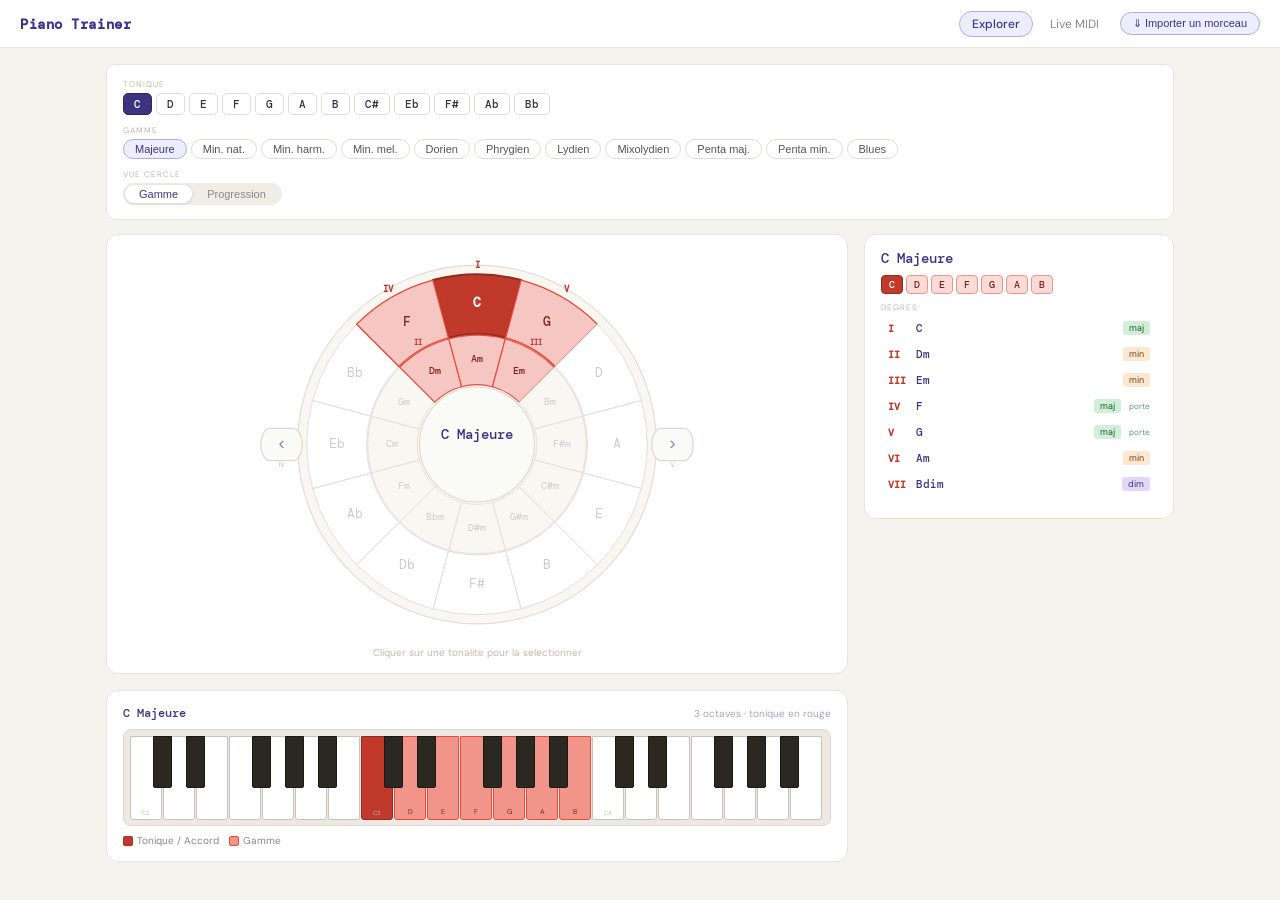
==== explorer_v3.html @ 7c96d263 "Explorer v3 avec import Claude API" ====
<!DOCTYPE html>
<html lang="fr">
<head>
<meta charset="utf-8">
<meta name="viewport" content="width=device-width, initial-scale=1">
<title>Explorer v3</title>
<style>
@import url('https://fonts.googleapis.com/css2?family=DM+Mono:wght@300;400;500&family=DM+Sans:wght@300;400;500;600&display=swap');
*{box-sizing:border-box;margin:0;padding:0}
body{font-family:'DM Sans',sans-serif;min-height:100vh;background:#F5F3EE;color:#222}
nav{display:flex;align-items:center;justify-content:space-between;padding:.625rem 1.25rem;height:48px;background:#fff;border-bottom:1px solid #E8E4DC}
.logo{font-size:14px;font-weight:600;font-family:'DM Mono',monospace;color:#3C3489;letter-spacing:.04em}
.nav-links{display:flex;gap:4px}
.nl{font-size:12px;padding:4px 12px;border-radius:99px;cursor:pointer;border:1px solid transparent;color:#888}
.nl.active{background:#EEEDFE;color:#3C3489;border-color:#AFA9EC;font-weight:500}
.page{padding:1rem;display:flex;flex-direction:column;gap:.875rem;max-width:1100px;margin:0 auto}
.card{border-radius:12px;padding:.875rem 1rem;border:1px solid #E8E4DC;background:#fff}
.ctrl-label{font-size:8px;letter-spacing:.12em;text-transform:uppercase;color:#C0BAA8;margin-bottom:.25rem}
.root-btns,.scale-btns{display:flex;gap:4px;flex-wrap:wrap}
.rbtn{font-size:11px;padding:3px 10px;border-radius:5px;border:1px solid #E0DDD5;background:#fff;color:#333;cursor:pointer;font-family:'DM Mono',monospace;font-weight:500;transition:all .1s}
.rbtn.active{background:#3C3480;color:#fff;border-color:#2E2860}
.scbtn{font-size:11px;padding:3px 11px;border-radius:99px;border:1px solid #E0DDD5;background:#fff;color:#555;cursor:pointer;transition:all .1s}
.scbtn.active{background:#EEEDFE;color:#3C3489;border-color:#AFA9EC;font-weight:500}
.mode-tog{display:flex;background:#F0EDE6;border-radius:99px;padding:2px;gap:1px}
.mtbtn{font-size:11px;padding:3px 14px;border-radius:99px;border:none;background:transparent;color:#888;cursor:pointer;font-weight:500}
.mtbtn.active{background:#fff;color:#3C3489;box-shadow:0 1px 4px rgba(0,0,0,.1)}
.main-grid{display:grid;grid-template-columns:1fr 310px;gap:1rem;align-items:start}
.left-col,.right-col{display:flex;flex-direction:column;gap:1rem}
.cof-hint{font-size:10px;color:#C0BAA8;text-align:center;margin-top:.375rem;transition:color .2s}
.cof-hint.build{color:#C0392B;font-weight:500}
/* Piano */
.piano-header{display:flex;justify-content:space-between;align-items:center;margin-bottom:.5rem}
.piano-title{font-size:12px;font-weight:500;font-family:'DM Mono',monospace;color:#3C3480}
.piano-sub{font-size:10px;color:#A8A4C0}
.piano-wrap{width:100%;background:#EDE9E2;border-radius:8px;padding:6px 6px 5px;border:1px solid #DDD9D0}
.piano88{position:relative;width:100%}
.wk{position:absolute;top:0;border-radius:0 0 3px 3px;background:#fff;border:1px solid #C8C4BC;box-sizing:border-box;display:flex;align-items:flex-end;justify-content:center;padding-bottom:3px;font-size:0;color:transparent;z-index:1;transition:background .08s}
.bk{position:absolute;top:0;border-radius:0 0 2px 2px;background:#2A2820;border:1px solid #1A1810;box-sizing:border-box;display:flex;align-items:flex-end;justify-content:center;padding-bottom:2px;font-size:0;color:transparent;z-index:2;transition:background .08s}
.wk.tonic{background:#C0392B !important;border-color:#922B21 !important;color:#fff !important;font-size:7px}
.bk.tonic{background:#C0392B !important;border-color:#922B21 !important;color:#FADBD8 !important;font-size:6px}
.wk.scn{background:#F1948A !important;border-color:#E74C3C !important;color:#7B241C !important;font-size:7px}
.bk.scn{background:#E74C3C !important;border-color:#C0392B !important;color:#FADBD8 !important;font-size:6px}
.wk.chord{background:#C0392B !important;border-color:#922B21 !important;color:#fff !important;font-size:7px}
.bk.chord{background:#C0392B !important;border-color:#922B21 !important;color:#FADBD8 !important;font-size:6px}
.piano-legend{display:flex;gap:10px;flex-wrap:wrap;margin-top:.5rem;font-size:10px;color:#888}
.pleg{display:flex;align-items:center;gap:4px}
.pleg-dot{width:10px;height:10px;border-radius:2px;display:inline-block;border:1px solid rgba(0,0,0,.15)}
/* Panneau droit unique */
.panel-header{display:flex;align-items:center;gap:6px;margin-bottom:.5rem;flex-wrap:wrap}
.panel-title{font-size:14px;font-weight:500;font-family:'DM Mono',monospace;color:#3C3480;flex:1;min-width:0}
.panel-badge{font-size:8px;padding:2px 7px;border-radius:3px;background:#EEEDFE;color:#3C3480;border:1px solid #AFA9EC;white-space:nowrap}
.panel-badge.red{background:#FEF0EF;color:#C0392B;border-color:#F1948A}
.panel-back{font-size:10px;padding:2px 8px;border-radius:4px;border:1px solid #DDD;background:#fff;color:#888;cursor:pointer}
/* Notes gamme */
.si-notes{display:flex;gap:3px;flex-wrap:wrap;margin-bottom:.5rem}
.note-chip{font-size:10px;padding:2px 7px;border-radius:4px;font-family:'DM Mono',monospace;font-weight:500}
.nc-tonic{background:#C0392B;color:#fff;border:1px solid #922B21}
.nc-note{background:#FADBD8;color:#7B241C;border:1px solid #F1948A}
/* Grille degrés / accords */
.deg-grid{display:flex;flex-direction:column;gap:2px;margin-bottom:.5rem}
.deg-row{display:flex;align-items:center;gap:6px;padding:4px 6px;border-radius:5px;cursor:pointer;border:1px solid transparent;transition:all .1s;flex-wrap:wrap}
.deg-row:hover{background:#FEF9F9;border-color:#F1948A}
.deg-row.selected{background:#FEF0EF;border-color:#E74C3C}
.dr-idx{font-size:10px;font-weight:600;font-family:'DM Mono',monospace;color:#C0392B;width:22px;flex-shrink:0}
.dr-chord{font-size:11px;font-weight:500;font-family:'DM Mono',monospace;color:#3C3480;flex:1}
.dr-type{font-size:9px;padding:1px 6px;border-radius:3px;flex-shrink:0}
.dt-maj{background:#D0EED8;color:#1A5A2A}
.dt-min{background:#FCE8D0;color:#7A4010}
.dt-dim{background:#E0D8F8;color:#3A3080}
.dt-aug{background:#FFF0C8;color:#6A4800}
.dr-deg{font-size:9px;color:#888;font-family:'DM Mono',monospace;flex-shrink:0}
.dr-pivot{font-size:8px;color:#5A9A6A;margin-left:2px}
/* Enrichissements */
.enrich-zone{display:flex;flex-direction:column;gap:3px;width:100%;padding:4px 0 2px 22px}
.enrich-row{display:flex;gap:3px;flex-wrap:wrap}
.enrich-btn{font-size:9px;padding:2px 7px;border-radius:4px;cursor:pointer;border:1px solid #E0DDD5;background:#F8F7F2;color:#888;font-family:'DM Mono',monospace;font-weight:500;transition:all .1s}
.enrich-btn.active{background:#EF9F27;color:#412402;border-color:#BA7517}
.enrich-notes{font-size:10px;font-family:'DM Mono',monospace;color:#5C5490;background:#F0EFF8;padding:3px 6px;border-radius:4px}
/* Transposition */
.transp-section{margin-top:.5rem;padding-top:.5rem;border-top:1px solid #F0EDE6}
.transp-title-row{display:flex;align-items:center;gap:6px;margin-bottom:.375rem}
.transp-title{font-size:8px;letter-spacing:.1em;text-transform:uppercase;color:#C0BAA8}
.transp-mode-tog{display:flex;background:#F0EDE6;border-radius:99px;padding:2px;gap:1px}
.tmbtn{font-size:9px;padding:2px 10px;border-radius:99px;border:none;background:transparent;color:#888;cursor:pointer}
.tmbtn.active{background:#fff;color:#3C3480;box-shadow:0 1px 3px rgba(0,0,0,.08)}
.transp-roots{display:flex;gap:3px;flex-wrap:wrap;margin-bottom:.375rem}
.transp-scales{display:flex;gap:3px;flex-wrap:wrap}
.tbtn{font-size:9px;padding:2px 8px;border-radius:4px;cursor:pointer;border:1px solid #E0DDD5;background:#F8F7F2;color:#555;font-family:'DM Mono',monospace;transition:all .1s}
.tbtn:hover{background:#EEEDFE;color:#3C3480;border-color:#AFA9EC}
.tbtn.active{background:#3C3480;color:#fff;border-color:#2E2860}
.transp-info{font-size:9px;color:#A8A4C0;margin-top:3px}
/* Section édition */
.edit-section{margin-top:.5rem;padding-top:.5rem;border-top:1px solid #F0EDE6}
.edit-seq{display:flex;gap:4px;flex-wrap:wrap;margin-bottom:.375rem;min-height:26px;align-items:center}
.edit-step{display:inline-flex;align-items:center;gap:2px;padding:2px 7px;border-radius:4px;font-size:10px;font-family:'DM Mono',monospace;font-weight:500;background:#EEEDFE;color:#3C3480;border:1px solid #AFA9EC}
.edit-step-x{font-size:9px;opacity:.4;cursor:pointer;margin-left:2px}
.edit-step-x:hover{opacity:1;color:#C0392B}
/* Progression panel header actions */
.prog-actions{display:flex;gap:4px;margin-bottom:.5rem}
.pa-btn{font-size:9px;padding:2px 9px;border-radius:4px;cursor:pointer;border:1px solid;font-weight:500}
.pa-btn.del{border-color:#F1948A;color:#C0392B;background:#FEF0EF}
.pa-btn.del:hover{background:#C0392B;color:#fff}
.pa-btn.edit{border-color:#D0CCEE;color:#5C5490;background:#F0EFF8}
.pa-btn.edit:hover{background:#5C5490;color:#fff}
/* Note contextuelle */
.harmony-note{font-size:10px;color:#888;line-height:1.5;padding:.375rem .5rem;background:#F8F7F2;border-radius:5px;margin-top:.375rem;display:none}
/* Progressions liste */
.prog-card-title{font-size:8px;letter-spacing:.1em;text-transform:uppercase;color:#C0BAA8;margin-bottom:.5rem}
.prog-cat-label{font-size:8px;color:#C0BAA8;text-transform:uppercase;letter-spacing:.06em;margin:.4rem 0 .2rem}
.prog-item{padding:.3rem .5rem;border-radius:5px;cursor:pointer;border:1px solid transparent;margin-bottom:2px;transition:all .1s;display:flex;align-items:flex-start;gap:4px}
.prog-item:hover{background:#F0EFF8;border-color:#D0CCEE}
.prog-item.active{background:#EEEDFE;border-color:#AFA9EC}
.prog-item.active-custom{background:#FEF0EF;border-color:#F1948A}
.prog-item-content{flex:1;min-width:0}
.prog-item-name{font-size:11px;font-weight:500;color:#3C3480}
.prog-item-name.custom{color:#C0392B}
.prog-item-chords{font-size:9px;font-family:'DM Mono',monospace;color:#A8A4C0;margin-top:1px;overflow:hidden;text-overflow:ellipsis;white-space:nowrap}
.prog-del-btn{font-size:9px;padding:1px 5px;border-radius:3px;cursor:pointer;background:transparent;color:#DDD;border:none;flex-shrink:0;line-height:1.4}
.prog-del-btn:hover{color:#C0392B;background:#FEF0EF}
/* Boutons bas */
.btn-primary{width:100%;padding:.4rem;border-radius:6px;border:none;font-size:11px;cursor:pointer;font-weight:500;background:#3C3480;color:#fff;margin-top:.375rem}
.btn-primary:hover{background:#2E2860}
.btn-red{width:100%;padding:.4rem;border-radius:6px;border:none;font-size:11px;cursor:pointer;font-weight:500;background:#C0392B;color:#fff;margin-top:.375rem}
.btn-red:hover{background:#922B21}
/* Build panel */
.build-panel{display:none}
.build-header{display:flex;align-items:center;justify-content:space-between;margin-bottom:.625rem}
.build-title{font-size:13px;font-weight:500;color:#C0392B;font-family:'DM Mono',monospace}
.build-cancel{font-size:10px;padding:2px 8px;border-radius:4px;border:1px solid #DDD;background:#fff;color:#888;cursor:pointer}
.build-current{min-height:60px;margin-bottom:.625rem}
.build-note-name{font-size:24px;font-weight:200;color:#3C3480;font-family:'DM Mono',monospace;line-height:1;margin-bottom:.375rem}
.build-seq-label{font-size:8px;letter-spacing:.1em;text-transform:uppercase;color:#C0BAA8;margin-bottom:.375rem}
.build-seq{display:flex;gap:4px;flex-wrap:wrap;min-height:26px;align-items:center;margin-bottom:.625rem}
.build-step{display:inline-flex;align-items:center;gap:2px;padding:2px 7px;border-radius:4px;font-size:10px;font-family:'DM Mono',monospace;font-weight:500;background:#EEEDFE;color:#3C3480;border:1px solid #AFA9EC}
.build-step-x{font-size:9px;opacity:.4;cursor:pointer;margin-left:2px}
.build-step-x:hover{opacity:1}
.build-empty{font-size:10px;color:#C0BAA8;font-style:italic}
.build-actions{display:flex;gap:6px}
.build-clear{font-size:10px;padding:3px 10px;border-radius:5px;border:1px solid #DDD;background:#fff;color:#888;cursor:pointer}
.build-validate{font-size:10px;padding:3px 14px;border-radius:5px;border:none;background:#3C3480;color:#fff;cursor:pointer;font-weight:500;flex:1}
/* ── MODALE IMPORT ── */
.modal-overlay{display:none;position:fixed;inset:0;background:rgba(0,0,0,.35);z-index:200;align-items:center;justify-content:center}
.modal-overlay.open{display:flex}
.modal{background:#fff;border-radius:14px;padding:1.5rem;width:min(520px,92vw);box-shadow:0 8px 40px rgba(0,0,0,.15);display:flex;flex-direction:column;gap:1rem}
.modal-header{display:flex;align-items:center;justify-content:space-between}
.modal-title{font-size:15px;font-weight:500;color:#3C3480;font-family:'DM Mono',monospace}
.modal-close{font-size:18px;color:#C0BAA8;cursor:pointer;border:none;background:none;line-height:1;padding:2px 6px}
.modal-close:hover{color:#3C3480}
.modal-search-row{display:flex;gap:8px}
.modal-input{flex:1;padding:8px 12px;border-radius:8px;border:1px solid #E0DDD5;font-size:13px;font-family:'DM Sans',sans-serif;color:#222;outline:none;transition:border .15s}
.modal-input:focus{border-color:#AFA9EC}
.modal-search-btn{padding:8px 16px;border-radius:8px;border:none;background:#3C3480;color:#fff;font-size:12px;font-weight:500;cursor:pointer;white-space:nowrap}
.modal-search-btn:hover{background:#2E2860}
.modal-search-btn:disabled{background:#C0BAA8;cursor:wait}
.modal-status{font-size:11px;color:#A8A4C0;min-height:16px;font-style:italic}
.modal-result{background:#F8F7F2;border:1px solid #E8E4DC;border-radius:10px;padding:1rem;display:none;flex-direction:column;gap:.625rem}
.modal-result.visible{display:flex}
.mr-song{font-size:13px;font-weight:500;color:#3C3480;font-family:'DM Mono',monospace}
.mr-key{font-size:11px;color:#888}
.mr-chords{display:flex;gap:4px;flex-wrap:wrap;margin:.25rem 0}
.mr-chord{font-size:11px;padding:2px 8px;border-radius:4px;font-family:'DM Mono',monospace;font-weight:500;background:#EEEDFE;color:#3C3480;border:1px solid #AFA9EC}
.mr-chord.out{background:#FEF0EF;color:#C0392B;border-color:#F1948A}
.mr-note{font-size:10px;color:#888;line-height:1.5}
.modal-import-btn{padding:8px 20px;border-radius:8px;border:none;background:#C0392B;color:#fff;font-size:12px;font-weight:500;cursor:pointer;align-self:flex-start}
.modal-import-btn:hover{background:#922B21}
.modal-examples{display:flex;gap:6px;flex-wrap:wrap}
.modal-ex{font-size:10px;padding:2px 8px;border-radius:4px;cursor:pointer;border:1px solid #E0DDD5;background:#F8F7F2;color:#666;font-family:'DM Mono',monospace}
.modal-ex:hover{background:#EEEDFE;color:#3C3480;border-color:#AFA9EC}
</style>
</head>
<body>
<nav>
  <span class="logo">Piano Trainer</span>
  <div style="display:flex;align-items:center;gap:8px">
    <div class="nav-links">
      <span class="nl active">Explorer</span>
      <span class="nl">Live MIDI</span>
    </div>
    <button onclick="openImportModal()" style="font-size:11px;padding:4px 12px;border-radius:99px;border:1px solid #AFA9EC;background:#EEEDFE;color:#3C3489;cursor:pointer;font-weight:500">&#8659; Importer un morceau</button>
  </div>
</nav>

<!-- MODALE IMPORT -->
<div class="modal-overlay" id="import-overlay" onclick="closeImportIfOutside(event)">
  <div class="modal">
    <div class="modal-header">
      <span class="modal-title">&#8659; Importer les accords d'un morceau</span>
      <button class="modal-close" onclick="closeImportModal()">&#10005;</button>
    </div>
    <div>
      <div class="ctrl-label" style="margin-bottom:.375rem">Nom du morceau</div>
      <div class="modal-search-row">
        <input class="modal-input" id="import-query" type="text" placeholder="Ex: Let It Be Beatles, Autumn Leaves jazz...">
        <button class="modal-search-btn" id="import-btn" onclick="importSearch()">Rechercher</button>
      </div>
    </div>
    <div>
      <div class="ctrl-label" style="margin-bottom:.375rem">Exemples</div>
      <div class="modal-examples">
        <span class="modal-ex" onclick="importQuick('Let It Be - The Beatles')">Let It Be</span>
        <span class="modal-ex" onclick="importQuick('Autumn Leaves - jazz standard')">Autumn Leaves</span>
        <span class="modal-ex" onclick="importQuick('No Woman No Cry - Bob Marley')">No Woman No Cry</span>
        <span class="modal-ex" onclick="importQuick('Ain\'t No Sunshine - Bill Withers')">Ain't No Sunshine</span>
        <span class="modal-ex" onclick="importQuick('Fly Me to the Moon - jazz standard')">Fly Me to the Moon</span>
        <span class="modal-ex" onclick="importQuick('Hotel California - Eagles')">Hotel California</span>
        <span class="modal-ex" onclick="importQuick('Summertime - Gershwin')">Summertime</span>
      </div>
    </div>
    <div class="modal-status" id="import-status"></div>
    <div class="modal-result" id="import-result">
      <div class="mr-song" id="import-song-name"></div>
      <div class="mr-key" id="import-key"></div>
      <div class="mr-chords" id="import-chords-display"></div>
      <div class="mr-note" id="import-note"></div>
      <button class="modal-import-btn" onclick="importToExplorer()">&#10003; Ajouter a mes progressions</button>
    </div>
  </div>
</div>
<div class="page">
  <!-- CONTROLS -->
  <div class="card" style="border-radius:10px;display:flex;flex-direction:column;gap:.625rem">
    <div><div class="ctrl-label">Tonique</div><div class="root-btns" id="root-btns"></div></div>
    <div><div class="ctrl-label">Gamme</div><div class="scale-btns" id="scale-btns"></div></div>
    <div style="display:flex;align-items:center;gap:1rem;flex-wrap:wrap">
      <div><div class="ctrl-label">Vue cercle</div>
        <div class="mode-tog">
          <button class="mtbtn active" id="btn-scale" onclick="setViewMode('scale',this)">Gamme</button>
          <button class="mtbtn" id="btn-prog" onclick="setViewMode('prog',this)">Progression</button>
        </div>
      </div>
      <div id="prog-quick-wrap" style="display:none;flex:1;min-width:0">
        <div class="ctrl-label">Progressions</div>
        <div style="display:flex;gap:4px;flex-wrap:wrap;align-items:center" id="prog-quick"></div>
        <div style="display:flex;gap:4px;margin-top:.375rem">
          <button onclick="randomProg()" style="font-size:10px;padding:2px 10px;border-radius:4px;border:none;background:#3C3480;color:#fff;cursor:pointer;font-weight:500">&#9654; Aleatoire</button>
          <button onclick="startBuild()" style="font-size:10px;padding:2px 10px;border-radius:4px;border:none;background:#C0392B;color:#fff;cursor:pointer;font-weight:500">&#9998; Construire</button>
        </div>
      </div>
    </div>
  </div>

  <div class="main-grid">
    <div class="left-col">
      <div class="card" style="display:flex;flex-direction:column;align-items:center">
        <svg id="cof" viewBox="-40 -10 400 340" style="width:100%;max-width:460px;display:block"></svg>
        <div class="cof-hint" id="cof-hint">Cliquer sur une tonalite pour la selectionner</div>
      </div>
      <div class="card">
        <div class="piano-header">
          <span class="piano-title" id="piano-title">C Majeure</span>
          <span class="piano-sub" id="piano-sub">3 octaves · tonique en rouge</span>
        </div>
        <div class="piano-wrap"><div class="piano88" id="pw"></div></div>
        <div class="piano-legend">
          <span class="pleg"><span class="pleg-dot" style="background:#C0392B"></span>Tonique / Accord</span>
          <span class="pleg"><span class="pleg-dot" style="background:#F1948A;border-color:#E74C3C"></span>Gamme</span>
        </div>
      </div>
    </div>

    <div class="right-col">
      <!-- PANNEAU PRINCIPAL (contextuel) -->
      <div class="card" id="main-panel">
        <div class="panel-header" id="panel-header"></div>
        <div id="panel-body"></div>
      </div>

      <!-- PANNEAU CONSTRUCTION -->
      <div class="card build-panel" id="panel-build">
        <div class="build-header">
          <span class="build-title">&#9998; Construction</span>
          <button class="build-cancel" onclick="cancelBuild()">Annuler</button>
        </div>
        <div class="ctrl-label" style="margin-bottom:.375rem">Clique une note sur le cercle</div>
        <div class="build-current" id="build-current">
          <div style="font-size:10px;color:#C0BAA8;font-style:italic">En attente...</div>
        </div>
        <div class="build-seq-label">Sequence</div>
        <div class="build-seq" id="build-seq"><span class="build-empty">Vide</span></div>
        <!-- Champ nom -->
        <div style="margin-bottom:.5rem">
          <div class="ctrl-label" style="margin-bottom:.25rem">Nom de la progression</div>
          <input id="build-name" type="text" placeholder="Ex: Mon II-V-I jazz..." style="width:100%;padding:4px 8px;border-radius:5px;border:1px solid #E0DDD5;font-size:11px;font-family:DM Mono,monospace;color:#3C3480;background:#F8F7F2;outline:none"/>
        </div>
        <div class="build-actions">
          <button class="build-clear" onclick="clearBuildSeq()">Effacer</button>
          <button class="build-validate" onclick="validateBuild()">&#10003; Valider</button>
        </div>
      </div>

    </div>
  </div>
</div>

<script>
var EN=['C','C#','D','D#','E','F','F#','G','G#','A','A#','B'];
var ROOTS=[{v:0,l:'C'},{v:2,l:'D'},{v:4,l:'E'},{v:5,l:'F'},{v:7,l:'G'},{v:9,l:'A'},{v:11,l:'B'},{v:1,l:'C#'},{v:3,l:'Eb'},{v:6,l:'F#'},{v:8,l:'Ab'},{v:10,l:'Bb'}];
var SCALES=[
  {id:'major',    label:'Majeure',    iv:[0,2,4,5,7,9,11], ch:['maj','min','min','maj','maj','min','dim']},
  {id:'minor',    label:'Min. nat.',  iv:[0,2,3,5,7,8,10], ch:['min','dim','maj','min','min','maj','maj']},
  {id:'harmonic', label:'Min. harm.', iv:[0,2,3,5,7,8,11], ch:['min','dim','aug','min','maj','maj','dim']},
  {id:'melodic',  label:'Min. mel.',  iv:[0,2,3,5,7,9,11], ch:['min','min','aug','maj','maj','dim','dim']},
  {id:'dorian',   label:'Dorien',     iv:[0,2,3,5,7,9,10], ch:['min','min','maj','maj','min','dim','maj']},
  {id:'phrygian', label:'Phrygien',   iv:[0,1,3,5,7,8,10], ch:['min','maj','maj','min','dim','maj','min']},
  {id:'lydian',   label:'Lydien',     iv:[0,2,4,6,7,9,11], ch:['maj','maj','min','dim','maj','min','min']},
  {id:'mixo',     label:'Mixolydien', iv:[0,2,4,5,7,9,10], ch:['maj','min','dim','maj','min','min','maj']},
  {id:'penta_maj',label:'Penta maj.', iv:[0,2,4,7,9],      ch:null},
  {id:'penta_min',label:'Penta min.', iv:[0,3,5,7,10],     ch:null},
  {id:'blues',    label:'Blues',      iv:[0,3,5,6,7,10],   ch:null}
];
var PROGS=[
  {name:'I-V-VI-IV',  cat:'Pop',    degs:[0,4,5,3]},
  {name:'I-IV-V',     cat:'Pop',    degs:[0,3,4]},
  {name:'VI-IV-I-V',  cat:'Pop',    degs:[5,3,0,4]},
  {name:'I-VI-IV-V',  cat:'Pop',    degs:[0,5,3,4]},
  {name:'II-V-I',     cat:'Jazz',   degs:[1,4,0]},
  {name:'I-VI-II-V',  cat:'Jazz',   degs:[0,5,1,4]},
  {name:'I-IV-I-V',   cat:'Blues',  degs:[0,3,0,4]},
  {name:'I-III-IV-V', cat:'Rock',   degs:[0,2,3,4]},
  {name:'II-IV-I',    cat:'Soul',   degs:[1,3,0]},
  {name:'I-IV-VI-V',  cat:'Gospel', degs:[0,3,5,4]}
];
var ENRICHMENTS={
  maj:[{id:'maj7',l:'Maj7'},{id:'add9',l:'add9'},{id:'6',l:'6'},{id:'sus2',l:'sus2'},{id:'sus4',l:'sus4'}],
  dom:[{id:'7',l:'7'},{id:'9',l:'9'},{id:'11',l:'11'},{id:'13',l:'13'},{id:'7sus4',l:'7sus4'}],
  min:[{id:'min7',l:'min7'},{id:'min9',l:'min9'},{id:'min11',l:'min11'},{id:'minmaj7',l:'mMaj7'}],
  dim:[{id:'dim7',l:'Dim7'},{id:'m7b5',l:'m7b5'}],
  aug:[{id:'aug7',l:'Aug7'}]
};
var ENRICH_IV={
  maj:[0,4,7],maj7:[0,4,7,11],add9:[0,4,7,14],'6':[0,4,7,9],sus2:[0,2,7],sus4:[0,5,7],
  min:[0,3,7],min7:[0,3,7,10],min9:[0,3,7,10,14],min11:[0,3,7,10,14,17],minmaj7:[0,3,7,11],
  '7':[0,4,7,10],'9':[0,4,7,10,14],'11':[0,4,7,10,14,17],'13':[0,4,7,10,14,17,21],'7sus4':[0,5,7,10],
  dim:[0,3,6],dim7:[0,3,6,9],m7b5:[0,3,6,10],aug:[0,4,8],aug7:[0,4,8,10]
};
var ENRICH_SUF={maj:'',min:'m',dim:'dim',aug:'aug',maj7:'maj7',add9:'add9','6':'6',sus2:'sus2',sus4:'sus4',
  min7:'m7',min9:'m9',min11:'m11',minmaj7:'mMaj7','7':'7','9':'9','11':'11','13':'13','7sus4':'7sus4',
  dim7:'dim7',m7b5:'m7b5',aug7:'aug7'};
var ROMAN=['I','II','III','IV','V','VI','VII'];
var PCOLS=['#1E1878','#4442A8','#7070C8','#9E9CD8','#C8C6EC'];
var COF_MAJ=[0,7,2,9,4,11,6,1,8,3,10,5];
var COF_MAJ_L=['C','G','D','A','E','B','F#','Db','Ab','Eb','Bb','F'];
var COF_MIN=[9,4,11,6,1,8,3,10,5,0,7,2];
var COF_MIN_L=['Am','Em','Bm','F#m','C#m','G#m','D#m','Bbm','Fm','Cm','Gm','Dm'];
var BLK=[1,3,6,8,10];var MIDI_START=36,MIDI_END=71;
var OCTAVE_LABELS={36:'C2',48:'C3',60:'C4'};
function mod(s){return((s%12)+12)%12;}
function isB(s){return BLK.indexOf(mod(s))>=0;}

/* ── ÉTAT ── */
var st={root:0,scale:'major',viewMode:'scale'};
/* Mode progression standard */
var stdProg={idx:0,activeStep:-1,enrichPerStep:{}};
/* Mode custom prog */
var customProgs=[];
var customProg={idx:-1,activeStep:-1,transpMode:'root'};
/* Mode build */
var buildMode=false;
var bld={currentNote:null,currentEnrich:'',sequence:[]};
/* Mode gamme */
var scaleState={activeDeg:-1,activeEnrich:''};

function getSC(){for(var i=0;i<SCALES.length;i++)if(SCALES[i].id===st.scale)return SCALES[i];return SCALES[0];}
function getNotes(){var sc=getSC();return sc.iv.map(function(iv){return mod(st.root+iv);});}
function roleInScale(semi){var sc=getSC();var notes=getNotes();var idx=notes.indexOf(semi);if(idx<0)return null;if(!sc.ch)return 'scale';return sc.ch[idx];}
function enrichLabel(semi,enrichId){return EN[semi]+(ENRICH_SUF[enrichId]||enrichId);}
function chordNameDeg(d,enrichId){
  var sc=getSC();if(d>=sc.iv.length)return '?';
  var n=EN[mod(st.root+sc.iv[d])];if(!sc.ch)return n;
  var t=sc.ch[d];
  if(!enrichId||enrichId===t)return n+(t==='min'?'m':t==='dim'?'dim':t==='aug'?'aug':'');
  return n+(ENRICH_SUF[enrichId]||enrichId);
}
function progChords(degs){var sc=getSC();if(!sc.ch)return '';return degs.filter(function(d){return d<sc.iv.length;}).map(function(d){return chordNameDeg(d,'');}).join(' - ');}
function enrichGroup(type,scId,degIdx){
  if(type==='dim')return 'dim';if(type==='aug')return 'aug';if(type==='min')return 'min';
  if((scId==='major'&&degIdx===4)||type==='dom')return 'dom';return 'maj';
}
function seqDegree(semi){
  var notes=getNotes();var idx=notes.indexOf(semi);return idx>=0?ROMAN[idx]:'?';
}
function computeIntervals(seq){
  if(!seq||seq.length===0)return[];var root=seq[0].semi;
  return seq.map(function(s){return mod(s.semi-root);});
}
function customProgChordStr(cp){
  return cp.sequence.map(function(s){return s.label;}).join(' - ');
}

/* ── COF SVG ── */
var CX=160,CY=160,R_MAJ_O=148,R_MAJ_I=96,R_MIN_O=95,R_MIN_I=52,R_CTR=50;
function pxy(r,a){var rad=(a-90)*Math.PI/180;return[CX+r*Math.cos(rad),CY+r*Math.sin(rad)];}
function arcPath(ri,ro,a0,a1){
  var p1=pxy(ro,a0),p2=pxy(ro,a1),p3=pxy(ri,a1),p4=pxy(ri,a0);
  return['M',p1[0],p1[1],'A',ro,ro,0,0,1,p2[0],p2[1],'L',p3[0],p3[1],'A',ri,ri,0,0,0,p4[0],p4[1],'Z'].join(' ');
}
function sel(tag,att){var e=document.createElementNS('http://www.w3.org/2000/svg',tag);for(var k in att)e.setAttribute(k,''+att[k]);return e;}
function stxt(x,y,s,fs,fw,fill){
  var t=sel('text',{x:x,y:y,'text-anchor':'middle','dominant-baseline':'middle','font-size':fs,'font-weight':fw,fill:fill,'font-family':'DM Mono,monospace'});
  t.style.pointerEvents='none';t.textContent=s;return t;
}

function drawCOF(){
  var svg=document.getElementById('cof');svg.innerHTML='';
  var sc=getSC();var tonic=mod(st.root);var notes=getNotes();

  /* Prog map pour numéros */
  var pm={};
  var isProgView=(st.viewMode==='prog');
  if(isProgView){
    if(customProg.idx>=0){
      customProgs[customProg.idx].sequence.forEach(function(s,i){var k=s.type+'_'+s.semi;if(!pm[k])pm[k]=i+1;});
    } else if(sc.ch){
      PROGS[stdProg.idx].degs.forEach(function(d,i){
        if(d<sc.iv.length){var r=mod(st.root+sc.iv[d]);var t=sc.ch[d];var k=t+'_'+r;if(!pm[k])pm[k]=i+1;}
      });
    }
  }

  svg.appendChild(sel('circle',{cx:CX,cy:CY,r:156,fill:'#F8F7F2',stroke:'#E0DDD5','stroke-width':'1'}));

  var rings=[
    {list:COF_MAJ,labels:COF_MAJ_L,rI:R_MAJ_I,rO:R_MAJ_O,type:'maj',fs:'11'},
    {list:COF_MIN,labels:COF_MIN_L,rI:R_MIN_I,rO:R_MIN_O,type:'min',fs:'8.5'}
  ];

  rings.forEach(function(ring){
    for(var i=0;i<12;i++){
      var a0=i*30-15,a1=i*30+15;var semi=ring.list[i];
      var role=roleInScale(semi);
      var isTonic=(semi===tonic);
      var isInRing=(role===ring.type||(role==='scale'&&ring.type==='maj'));
      var fill,stroke,sw,tc,fw;
      if(isProgView){
        var seq=pm[ring.type+'_'+semi]||0;
        fill=seq?PCOLS[Math.min(seq-1,4)]:(ring.type==='maj'?'#fff':'#F8F7F2');
        stroke=seq?'#333':(ring.type==='maj'?'#DDD':'#E0DDD5');
        sw=seq?'1.5':(ring.type==='maj'?'0.8':'0.7');tc=seq?'#fff':(ring.type==='maj'?'#CCC':'#CCC');fw=seq?'600':'400';
      } else if(buildMode){
        fill=ring.type==='maj'?'#fff':'#F8F7F2';stroke=ring.type==='maj'?'#DDD':'#E0DDD5';sw='0.8';tc='#AAA';fw='400';
      } else {
        if(isTonic&&role===ring.type){fill='#C0392B';stroke='#922B21';sw='1.8';tc='#fff';fw='700';}
        else if(isInRing&&!isTonic){fill='#F5C6C2';stroke='#E74C3C';sw=ring.type==='maj'?'1.2':'1';tc='#7B241C';fw='500';}
        else{fill=ring.type==='maj'?'#fff':'#F8F7F2';stroke=ring.type==='maj'?'#DDD':'#E0DDD5';sw=ring.type==='maj'?'0.8':'0.7';tc='#CCC';fw='400';}
      }
      var p=sel('path',{d:arcPath(ring.rI,ring.rO,a0,a1),fill:fill,stroke:stroke,'stroke-width':sw,cursor:'pointer','data-type':ring.type,'data-semi':semi});
      (function(s,rt){p.addEventListener('click',function(){
        if(buildMode){bldClickNote(s,rt);}else{st.root=s;scaleState.activeDeg=-1;scaleState.activeEnrich='';buildRootBtns();updateAll();}
      });})(semi,ring.type);
      svg.appendChild(p);
      var mp=pxy((ring.rI+ring.rO)/2,i*30);
      svg.appendChild(stxt(mp[0],mp[1],ring.labels[i],ring.fs,fw,tc));
      /* Degrés roman externe (mode gamme) */
      if(!isProgView&&!buildMode&&(isInRing||(isTonic&&role===ring.type))){
        var degIdx=notes.indexOf(semi);
        if(degIdx>=0){
          var dp=pxy(ring.rO+7,i*30);
          svg.appendChild(stxt(dp[0],dp[1],ROMAN[degIdx],ring.type==='maj'?'7.5':'6.5','600','#C0392B'));
        }
      }
      /* Numéros progression */
      if(isProgView&&pm[ring.type+'_'+semi]){
        var seq=pm[ring.type+'_'+semi];
        var nr=ring.rO-7;
        var np=pxy(nr,i*30);
        svg.appendChild(sel('circle',{cx:np[0],cy:np[1],r:8,fill:'#fff',stroke:PCOLS[seq-1],'stroke-width':'2'}));
        svg.appendChild(stxt(np[0],np[1],''+seq,'7.5','700',PCOLS[seq-1]));
      }
    }
  });

  svg.appendChild(sel('circle',{cx:CX,cy:CY,r:R_CTR,fill:'#FAFAF7',stroke:'#DDD9D0','stroke-width':'1'}));
  var sc=getSC();
  var centerTxt=buildMode?'Construction':(isProgView&&customProg.idx>=0?customProgs[customProg.idx].name.substring(0,12):EN[st.root]+' '+sc.label);
  svg.appendChild(stxt(CX,CY-8,centerTxt,'12','500',buildMode?'#C0392B':'#3C3480'));
  if(isProgView&&customProg.idx<0)svg.appendChild(stxt(CX,CY+7,PROGS[stdProg.idx].name,'8','400','#A8A4C0'));

  /* En mode build : afficher la séquence en cours avec numéros */
  if(buildMode&&bld.sequence.length>0){
    var bldMap={};
    bld.sequence.forEach(function(s,i){var k=s.type+'_'+s.semi;if(!bldMap[k])bldMap[k]=i+1;});
    /* Colorier les segments déjà ajoutés */
    document.querySelectorAll('#cof path').forEach(function(p){
      var t=p.getAttribute('data-type');var s=p.getAttribute('data-semi');
      if(!t||!s)return;
      var seq=bldMap[t+'_'+s];
      if(seq){p.setAttribute('fill',PCOLS[Math.min(seq-1,4)]);p.setAttribute('stroke','#333');}
    });
    /* Ajouter les numéros */
    var rings2=[
      {list:COF_MAJ,rO:R_MAJ_O,rI:R_MAJ_I,type:'maj'},
      {list:COF_MIN,rO:R_MIN_O,rI:R_MIN_I,type:'min'}
    ];
    rings2.forEach(function(ring){
      for(var i=0;i<12;i++){
        var semi=ring.list[i];var key=ring.type+'_'+semi;
        if(bldMap[key]){
          var seq=bldMap[key];var np=pxy(ring.rO-7,i*30);
          svg.appendChild(sel('circle',{cx:np[0],cy:np[1],r:8,fill:'#fff',stroke:PCOLS[seq-1],'stroke-width':'2'}));
          svg.appendChild(stxt(np[0],np[1],''+seq,'7.5','700',PCOLS[seq-1]));
        }
      }
    });
  }

  /* ── Flèches de navigation circulaire — à l'extérieur du cercle ── */
  if(!buildMode){
    var arrowStyle={rx:'18',ry:'14',fill:'#FAFAF7',stroke:'#DDD9D0','stroke-width':'1',cursor:'pointer'};

    /* GAUCHE — à l'extérieur gauche du cercle */
    var gL=sel('g',{cursor:'pointer'});
    gL.addEventListener('click',function(e){e.stopPropagation();navigateCircle(-1);});
    var rL=sel('rect',Object.assign({},arrowStyle,{x:'-28',y:CY-14,width:'36',height:'28',rx:'8'}));
    rL.addEventListener('mouseenter',function(){rL.setAttribute('fill','#E8E4DC');});
    rL.addEventListener('mouseleave',function(){rL.setAttribute('fill','#FAFAF7');});
    gL.appendChild(rL);
    var tL=sel('text',{x:'-10',y:CY,'text-anchor':'middle','dominant-baseline':'middle','font-size':'16','fill':'#8880C0','font-family':'sans-serif','font-weight':'300'});
    tL.style.pointerEvents='none';tL.textContent='‹';gL.appendChild(tL);
    var lbL=sel('text',{x:'-10',y:CY+18,'text-anchor':'middle','dominant-baseline':'middle','font-size':'5.5','fill':'#C0BAA8','font-family':'sans-serif'});
    lbL.style.pointerEvents='none';lbL.textContent='IV';gL.appendChild(lbL);
    svg.appendChild(gL);

    /* DROITE — à l'extérieur droit du cercle */
    var gR=sel('g',{cursor:'pointer'});
    gR.addEventListener('click',function(e){e.stopPropagation();navigateCircle(+1);});
    var rR=sel('rect',Object.assign({},arrowStyle,{x:'312',y:CY-14,width:'36',height:'28',rx:'8'}));
    rR.addEventListener('mouseenter',function(){rR.setAttribute('fill','#E8E4DC');});
    rR.addEventListener('mouseleave',function(){rR.setAttribute('fill','#FAFAF7');});
    gR.appendChild(rR);
    var tR=sel('text',{x:'330',y:CY,'text-anchor':'middle','dominant-baseline':'middle','font-size':'16','fill':'#8880C0','font-family':'sans-serif','font-weight':'300'});
    tR.style.pointerEvents='none';tR.textContent='›';gR.appendChild(tR);
    var lbR=sel('text',{x:'330',y:CY+18,'text-anchor':'middle','dominant-baseline':'middle','font-size':'5.5','fill':'#C0BAA8','font-family':'sans-serif'});
    lbR.style.pointerEvents='none';lbR.textContent='V';gR.appendChild(lbR);
    svg.appendChild(gR);
  }
}

/* ── Navigation circulaire ← → ── */
/* COF_MAJ = ordre des quintes : C G D A E B F# Db Ab Eb Bb F
   +1 = quinte montante (ex: C → G)
   -1 = quarte montante / quinte descendante (ex: C → F)
*/
function navigateCircle(dir){
  if(st.viewMode==='prog'&&customProg.idx>=0){
    /* Mode custom prog : transpose la progression d'un cran */
    var cp=customProgs[customProg.idx];
    if(cp.sequence.length===0)return;
    var currentRootIdx=COF_MAJ.indexOf(cp.sequence[0].semi);
    if(currentRootIdx<0)currentRootIdx=0;
    var newIdx=((currentRootIdx+dir)%12+12)%12;
    transposeCustomRoot(cp,COF_MAJ[newIdx]);
  } else if(st.viewMode==='prog'&&customProg.idx<0){
    /* Mode progression standard : change la tonique d'un cran */
    var currentIdx=COF_MAJ.indexOf(mod(st.root));
    if(currentIdx<0)currentIdx=0;
    var newIdx=((currentIdx+dir)%12+12)%12;
    st.root=COF_MAJ[newIdx];
    scaleState.activeDeg=-1;scaleState.activeEnrich='';stdProg.activeStep=-1;
    buildRootBtns();updateAll();
  } else {
    /* Mode gamme : change la tonique d'un cran sur le cercle */
    var currentIdx=COF_MAJ.indexOf(mod(st.root));
    if(currentIdx<0)currentIdx=0;
    var newIdx=((currentIdx+dir)%12+12)%12;
    st.root=COF_MAJ[newIdx];
    scaleState.activeDeg=-1;scaleState.activeEnrich='';
    buildRootBtns();updateAll();
  }
}

/* ── PIANO ── */
function buildPiano(){
  var pw=document.getElementById('pw');pw.innerHTML='';
  var whites=[],nw=0;
  for(var m=MIDI_START;m<=MIDI_END;m++)if(!isB(m)){whites.push(m);nw++;}
  var totalW=pw.parentElement.offsetWidth-14||580;
  var ww=Math.floor((totalW-nw)/nw),wh=84,bw=Math.max(5,Math.floor(ww*.62));
  if(ww<4)ww=4;pw.style.height=wh+'px';
  for(var i=0;i<whites.length;i++){
    var midi=whites[i],x=i*(ww+1),sm=mod(midi);
    var el=document.createElement('div');el.className='wk';el.id='pw_K'+midi;
    el.style.cssText='left:'+x+'px;width:'+ww+'px;height:'+wh+'px;';
    if(OCTAVE_LABELS[midi]){var lb=document.createElement('span');lb.style.cssText='position:absolute;bottom:2px;font-size:6px;color:#C0BAA8;left:0;right:0;text-align:center;pointer-events:none';lb.textContent=OCTAVE_LABELS[midi];el.appendChild(lb);}
    pw.appendChild(el);
    var bsa={0:1,2:3,5:6,7:8,9:10};
    if(bsa[sm]!==undefined){var bmidi=midi+1;if(bmidi<=MIDI_END&&isB(bmidi)){var bel=document.createElement('div');bel.className='bk';bel.id='pw_K'+bmidi;bel.style.cssText='left:'+(x+ww-Math.floor(bw/2))+'px;width:'+bw+'px;height:'+(wh*.62)+'px;';pw.appendChild(bel);}}
  }
}

function paintPiano(chordMidiSet){
  /* chordMidiSet = null (mode gamme) ou Set/objet de midi absolus (mode accord) */
  var sc=getSC();var notes=getNotes();var tonic=mod(st.root);
  var centerTonic=60;for(var m=48;m<=72;m++){if(mod(m)===tonic){centerTonic=m;break;}}
  var cS=centerTonic,cE=centerTonic+12;
  for(var m=MIDI_START;m<=MIDI_END;m++){
    var el=document.getElementById('pw_K'+m);if(!el)continue;
    var sm=mod(m);var blk=isB(sm);
    el.className=blk?'bk':'wk';el.style.fontSize='0';
    var octLbl=el.querySelector('span');if(octLbl)el.style.color='transparent';else el.textContent='';
    if(chordMidiSet){
      /* Accord : seulement les midi absolus présents dans chordMidiSet */
      if(chordMidiSet[m]){el.classList.add('chord');el.style.fontSize=blk?'6px':'7px';if(!octLbl)el.textContent=EN[sm];}
    } else {
      /* Gamme : octave centrale uniquement */
      var inCenter=(m>=cS&&m<cE),inScale=notes.indexOf(sm)>=0,isTonic=(sm===tonic);
      if(inCenter&&isTonic){el.classList.add('tonic');el.style.fontSize=blk?'6px':'7px';if(!octLbl)el.textContent=EN[sm];}
      else if(inCenter&&inScale){el.classList.add('scn');el.style.fontSize=blk?'6px':'7px';if(!octLbl)el.textContent=EN[sm];}
    }
  }
}

function highlightChord(semi,enrichId,baseType){
  var iv=ENRICH_IV[enrichId]||ENRICH_IV[baseType]||[0,4,7];
  var tonic=mod(st.root);
  /* Octave centrale : la plus proche du Do central (midi 60) qui contient la tonique */
  var centerTonic=60;
  /* Cherche la tonique dans la plage 48-72 (C3-C5) */
  for(var m=48;m<=72;m++){if(mod(m)===tonic){centerTonic=m;break;}}
  /* Pour chaque note de l'accord, cherche d'abord DANS centerTonic..centerTonic+11
     puis s'étend vers la voisine immédiate si nécessaire */
  var chordMidi={};
  iv.forEach(function(x){
    var target=mod(semi+x);
    var found=false;
    /* Priorité 1 : dans l'octave exacte de centerTonic */
    for(var m=centerTonic;m<centerTonic+12;m++){
      if(mod(m)===target&&m>=MIDI_START&&m<=MIDI_END){chordMidi[m]=true;found=true;break;}
    }
    /* Priorité 2 : octave suivante (accord qui déborde vers le haut) */
    if(!found){
      for(var m=centerTonic+12;m<centerTonic+24;m++){
        if(mod(m)===target&&m>=MIDI_START&&m<=MIDI_END){chordMidi[m]=true;found=true;break;}
      }
    }
    /* Priorité 3 : octave précédente */
    if(!found){
      for(var m=centerTonic-12;m<centerTonic;m++){
        if(mod(m)===target&&m>=MIDI_START&&m<=MIDI_END){chordMidi[m]=true;break;}
      }
    }
  });
  paintPiano(chordMidi);
  return iv.map(function(x){return EN[mod(semi+x)];}).join(' - ');
}

/* ── PANNEAU PRINCIPAL CONTEXTUEL ── */
function renderMainPanel(){
  var header=document.getElementById('panel-header');
  var body=document.getElementById('panel-body');
  header.innerHTML='';body.innerHTML='';

  if(st.viewMode==='scale'){
    renderScalePanel(header,body);
  } else {
    /* Mode progression */
    if(customProg.idx>=0){
      renderCustomProgPanel(header,body,customProgs[customProg.idx]);
    } else {
      renderStdProgPanel(header,body,PROGS[stdProg.idx]);
    }
  }
}

/* ── PANNEAU GAMME ── */
function renderScalePanel(header,body){
  var sc=getSC();var notes=getNotes();var tonic=mod(st.root);
  /* Header */
  var t=document.createElement('div');t.className='panel-title';t.textContent=EN[st.root]+' '+sc.label;header.appendChild(t);
  document.getElementById('piano-title').textContent=EN[st.root]+' '+sc.label;
  /* Notes */
  var nw=document.createElement('div');nw.className='si-notes';
  notes.forEach(function(n){var s=document.createElement('span');s.className='note-chip '+(n===tonic?'nc-tonic':'nc-note');s.textContent=EN[n];nw.appendChild(s);});
  body.appendChild(nw);
  /* Degrés */
  var lbl=document.createElement('div');lbl.className='ctrl-label';lbl.style.marginBottom='4px';lbl.textContent='Degres';body.appendChild(lbl);
  var dg=document.createElement('div');dg.className='deg-grid';
  if(sc.ch){
    ROMAN.slice(0,sc.iv.length).forEach(function(r,i){
      var t=sc.ch[i];var isPivot=(sc.id==='major'&&(i===3||i===4));
      var row=document.createElement('div');row.className='deg-row'+(i===scaleState.activeDeg?' selected':'');
      var cn=chordNameDeg(i,i===scaleState.activeDeg?scaleState.activeEnrich:'');
      row.innerHTML='<span class="dr-idx">'+r+'</span><span class="dr-chord">'+cn+'</span>'
        +'<span class="dr-type dt-'+t+'">'+(t==='min'?'min':t==='dim'?'dim':t==='aug'?'aug':'maj')+'</span>'
        +(isPivot?'<span class="dr-pivot">porte</span>':'');
      if(i===scaleState.activeDeg){
        var grp=enrichGroup(t,st.scale,i);var enrList=ENRICHMENTS[grp]||[];
        if(enrList.length){
          var ez=document.createElement('div');ez.className='enrich-zone';
          var er=document.createElement('div');er.className='enrich-row';
          enrList.forEach(function(e){var eb=document.createElement('button');eb.className='enrich-btn'+(scaleState.activeEnrich===e.id?' active':'');eb.textContent=e.l;
            eb.onclick=(function(eid,idx){return function(ev){ev.stopPropagation();scaleState.activeEnrich=(scaleState.activeEnrich===eid?'':eid);renderMainPanel();var rn=mod(st.root+sc.iv[idx]);var notesStr=highlightChord(rn,scaleState.activeEnrich,sc.ch[idx]);document.getElementById('piano-sub').textContent=chordNameDeg(idx,scaleState.activeEnrich)+' : '+notesStr;};})(e.id,i);
            er.appendChild(eb);
          });
          var rn=mod(st.root+sc.iv[i]);var iv=ENRICH_IV[scaleState.activeEnrich]||ENRICH_IV[t]||[0,4,7];
          var ne=document.createElement('div');ne.className='enrich-notes';ne.textContent=iv.map(function(x){return EN[mod(rn+x)];}).join(' - ');
          ez.appendChild(er);ez.appendChild(ne);row.appendChild(ez);
        }
      }
      row.onclick=(function(idx,el){return function(){
        var same=(scaleState.activeDeg===idx);scaleState.activeDeg=same?-1:idx;scaleState.activeEnrich='';
        if(!same){var rn=mod(st.root+sc.iv[idx]);var notesStr=highlightChord(rn,'',sc.ch[idx]);document.getElementById('piano-sub').textContent=chordNameDeg(idx,'')+' : '+notesStr;}
        else{paintPiano(null);document.getElementById('piano-sub').textContent='3 octaves · tonique en rouge';}
        renderMainPanel();
      };})(i,row);
      dg.appendChild(row);
    });
  } else {
    var p=document.createElement('div');p.style.cssText='font-size:11px;color:#888;padding:.375rem .5rem;background:#F8F7F2;border-radius:5px;line-height:1.5';p.textContent='5 notes — aucune dissonance possible.';dg.appendChild(p);
  }
  body.appendChild(dg);
  var hn=document.createElement('div');hn.className='harmony-note';
  var hints={harmonic:'Le V est majeur ('+EN[mod(st.root+7)]+') grace au VII rehausse.',minor:'Le V est mineur. Essaie Min. harm. pour un V majeur.',dorian:'Dorien = mineur avec le VI majeur.',phrygian:'Le II bemol — son flamand/metal.',penta_maj:'5 notes, aucune dissonance.',penta_min:'5 notes mineures — blues.',blues:'La note bleue cree la tension blues.'};
  if(hints[st.scale]){hn.textContent=hints[st.scale];hn.style.display='block';}
  body.appendChild(hn);
}

/* ── PANNEAU PROGRESSION STANDARD ── */
function renderStdProgPanel(header,body,prog){
  /* Header */
  var t=document.createElement('div');t.className='panel-title';t.textContent=prog.name;header.appendChild(t);
  var back=document.createElement('button');back.className='panel-back';back.textContent='← Gamme';back.onclick=function(){st.viewMode='scale';document.querySelectorAll('.mtbtn').forEach(function(b,i){b.classList.toggle('active',i===0);});document.getElementById('prog-quick-wrap').style.display='none';stdProg.activeStep=-1;updateAll();};header.appendChild(back);
  document.getElementById('piano-title').textContent=prog.name;
  var sc=getSC();
  /* Accords de la progression */
  var lbl=document.createElement('div');lbl.className='ctrl-label';lbl.style.marginBottom='4px';lbl.textContent='Accords — clique pour enrichir';body.appendChild(lbl);
  var dg=document.createElement('div');dg.className='deg-grid';
  prog.degs.forEach(function(d,i){
    if(!sc.ch||d>=sc.iv.length)return;
    var t=sc.ch[d];var rn=mod(st.root+sc.iv[d]);
    var enrichId=stdProg.enrichPerStep[i]||'';
    var cn=chordNameDeg(d,enrichId);
    var row=document.createElement('div');row.className='deg-row'+(i===stdProg.activeStep?' selected':'');
    row.innerHTML='<span class="dr-idx">'+(i+1)+'</span><span class="dr-chord">'+cn+'</span>'
      +'<span class="dr-type dt-'+t+'">'+(t==='min'?'min':t==='dim'?'dim':t==='aug'?'aug':'maj')+'</span>'
      +'<span class="dr-deg">'+ROMAN[d]+'</span>';
    if(i===stdProg.activeStep){
      var grp=enrichGroup(t,st.scale,d);var enrList=ENRICHMENTS[grp]||[];
      if(enrList.length){
        var ez=document.createElement('div');ez.className='enrich-zone';
        var er=document.createElement('div');er.className='enrich-row';
        var baseBtn=document.createElement('button');baseBtn.className='enrich-btn'+(!enrichId?' active':'');baseBtn.textContent=(t==='min'?'Min':t==='dim'?'Dim':t==='aug'?'Aug':'Maj');
        baseBtn.onclick=(function(idx){return function(ev){ev.stopPropagation();stdProg.enrichPerStep[idx]='';renderMainPanel();var notesStr=highlightChord(mod(st.root+sc.iv[prog.degs[idx]]),'',sc.ch[prog.degs[idx]]);document.getElementById('piano-sub').textContent=chordNameDeg(prog.degs[idx],'')+' : '+notesStr;};})(i);er.appendChild(baseBtn);
        enrList.forEach(function(e){var eb=document.createElement('button');eb.className='enrich-btn'+(enrichId===e.id?' active':'');eb.textContent=e.l;
          eb.onclick=(function(eid,idx,degIdx,baseType){return function(ev){ev.stopPropagation();stdProg.enrichPerStep[idx]=(stdProg.enrichPerStep[idx]===eid?'':eid);renderMainPanel();var notesStr=highlightChord(mod(st.root+sc.iv[degIdx]),stdProg.enrichPerStep[idx],baseType);document.getElementById('piano-sub').textContent=chordNameDeg(degIdx,stdProg.enrichPerStep[idx])+' : '+notesStr;};})(e.id,i,d,t);er.appendChild(eb);
        });
        var iv=ENRICH_IV[enrichId]||ENRICH_IV[t]||[0,4,7];
        var ne=document.createElement('div');ne.className='enrich-notes';ne.textContent=iv.map(function(x){return EN[mod(rn+x)];}).join(' - ');
        ez.appendChild(er);ez.appendChild(ne);row.appendChild(ez);
      }
    }
    row.onclick=(function(idx,degIdx,baseType,el){return function(){
      var same=(stdProg.activeStep===idx);stdProg.activeStep=same?-1:idx;
      if(!same){var rn=mod(st.root+sc.iv[degIdx]);var notesStr=highlightChord(rn,stdProg.enrichPerStep[idx]||'',baseType);document.getElementById('piano-sub').textContent=chordNameDeg(degIdx,stdProg.enrichPerStep[idx]||'')+' : '+notesStr;}
      else{paintPiano(null);document.getElementById('piano-sub').textContent='3 octaves · tonique en rouge';}
      renderMainPanel();
    };})(i,d,t,row);
    dg.appendChild(row);
  });
  body.appendChild(dg);
}

/* ── PANNEAU PROGRESSION CUSTOM ── */
function renderCustomProgPanel(header,body,cp){
  /* Header */
  var t=document.createElement('div');t.className='panel-title';t.style.fontSize='12px';t.textContent=cp.name||'Ma progression';header.appendChild(t);
  var back=document.createElement('button');back.className='panel-back';back.textContent='← Gamme';back.onclick=function(){st.viewMode='scale';customProg.idx=-1;customProg.activeStep=-1;document.querySelectorAll('.mtbtn').forEach(function(b,i){b.classList.toggle('active',i===0);});document.getElementById('prog-quick-wrap').style.display='none';updateAll();};header.appendChild(back);
  document.getElementById('piano-title').textContent='Progression custom';

  /* Actions */
  var acts=document.createElement('div');acts.className='prog-actions';
  var delBtn=document.createElement('button');delBtn.className='pa-btn del';delBtn.textContent='Supprimer';delBtn.onclick=deleteCurrentCustom;acts.appendChild(delBtn);
  var editBtn=document.createElement('button');editBtn.className='pa-btn edit';editBtn.textContent='✎ Modifier';editBtn.onclick=editCurrentCustom;acts.appendChild(editBtn);
  body.appendChild(acts);

  /* Accords */
  var lbl=document.createElement('div');lbl.className='ctrl-label';lbl.style.marginBottom='4px';lbl.textContent='Accords — clique pour enrichir';body.appendChild(lbl);
  var notes=getNotes();var sc=getSC();
  var dg=document.createElement('div');dg.className='deg-grid';
  cp.sequence.forEach(function(s,i){
    var degStr=seqDegree(s.semi);
    var typeLabel=s.type==='min'?'min':s.type==='dim'?'dim':s.type==='aug'?'aug':'maj';
    var row=document.createElement('div');row.className='deg-row'+(i===customProg.activeStep?' selected':'');
    row.innerHTML='<span class="dr-idx">'+(i+1)+'</span><span class="dr-chord">'+s.label+'</span>'
      +'<span class="dr-type dt-'+s.type+'">'+typeLabel+'</span>'
      +'<span class="dr-deg">'+degStr+'</span>';
    if(i===customProg.activeStep){
      var grp=enrichGroup(s.type,'',0);var enrList=ENRICHMENTS[grp]||[];
      if(enrList.length){
        var ez=document.createElement('div');ez.className='enrich-zone';
        var er=document.createElement('div');er.className='enrich-row';
        var baseBtn=document.createElement('button');baseBtn.className='enrich-btn'+(s.enrich===s.type||!s.enrich?' active':'');baseBtn.textContent=typeLabel.charAt(0).toUpperCase()+typeLabel.slice(1);
        baseBtn.onclick=(function(si,baseType){return function(ev){ev.stopPropagation();cp.sequence[si].enrich=baseType;cp.sequence[si].label=enrichLabel(cp.sequence[si].semi,baseType);updateCustomName(cp);renderMainPanel();highlightCustomStep(cp,si);};})(i,s.type);er.appendChild(baseBtn);
        enrList.forEach(function(e){var eb=document.createElement('button');eb.className='enrich-btn'+(s.enrich===e.id?' active':'');eb.textContent=e.l;
          eb.onclick=(function(eid,si){return function(ev){ev.stopPropagation();cp.sequence[si].enrich=eid;cp.sequence[si].iv=ENRICH_IV[eid]||[0,4,7];cp.sequence[si].label=enrichLabel(cp.sequence[si].semi,eid);updateCustomName(cp);buildProgList();renderMainPanel();highlightCustomStep(cp,si);};})(e.id,i);er.appendChild(eb);
        });
        var iv=ENRICH_IV[s.enrich]||[0,4,7];
        var ne=document.createElement('div');ne.className='enrich-notes';ne.textContent=iv.map(function(x){return EN[mod(s.semi+x)];}).join(' - ');
        ez.appendChild(er);ez.appendChild(ne);row.appendChild(ez);
      }
    }
    row.onclick=(function(si,el){return function(){
      var same=(customProg.activeStep===si);customProg.activeStep=same?-1:si;
      if(!same)highlightCustomStep(cp,si);
      else{paintPiano(null);document.getElementById('piano-sub').textContent='3 octaves · tonique en rouge';}
      renderMainPanel();
    };})(i,row);
    dg.appendChild(row);
  });
  body.appendChild(dg);

  /* Transposition */
  var ts=document.createElement('div');ts.className='transp-section';
  var tr=document.createElement('div');tr.className='transp-title-row';
  var tl=document.createElement('div');tl.className='transp-title';tl.textContent='Transposer';tr.appendChild(tl);
  /* Toggle root/schema */
  var ttog=document.createElement('div');ttog.className='transp-mode-tog';
  ['Par tonique','Par schema'].forEach(function(lbl,j){
    var b=document.createElement('button');b.className='tmbtn'+(customProg.transpMode===(j===0?'root':'schema')?' active':'');
    b.textContent=lbl;b.onclick=(function(m){return function(){customProg.transpMode=m;renderMainPanel();};})(j===0?'root':'schema');ttog.appendChild(b);
  });
  tr.appendChild(ttog);ts.appendChild(tr);

  if(customProg.transpMode==='root'){
    /* Transposer vers une nouvelle tonique, garder les enrichissements */
    var rlbl=document.createElement('div');rlbl.className='ctrl-label';rlbl.style.marginBottom='4px';rlbl.textContent='Nouvelle tonique';ts.appendChild(rlbl);
    var rr=document.createElement('div');rr.className='transp-roots';
    ROOTS.forEach(function(r){
      var b=document.createElement('button');b.className='tbtn'+(cp.sequence.length>0&&cp.sequence[0].semi===r.v?' active':'');b.textContent=r.l;
      b.onclick=(function(newRoot){return function(){transposeCustomRoot(cp,newRoot);};})(r.v);rr.appendChild(b);
    });
    ts.appendChild(rr);
  } else {
    /* Appliquer le même schéma d'intervalles sur la gamme courante */
    var slbl=document.createElement('div');slbl.className='ctrl-label';slbl.style.marginBottom='4px';slbl.textContent='Appliquer le schema sur la gamme';ts.appendChild(slbl);
    var sr=document.createElement('div');sr.className='transp-scales';
    var sc=getSC();
    if(sc.ch){
      ROMAN.slice(0,sc.iv.length).forEach(function(r,d){
        var b=document.createElement('button');b.className='tbtn';b.textContent='A partir de '+r;
        b.onclick=(function(startDeg){return function(){transposeCustomSchema(cp,startDeg);};})(d);sr.appendChild(b);
      });
    }
    ts.appendChild(sr);
  }
  var ti=document.createElement('div');ti.className='transp-info';ti.textContent='Les enrichissements sont preserves lors de la transposition.';ts.appendChild(ti);
  body.appendChild(ts);
}

function highlightCustomStep(cp,si){
  var s=cp.sequence[si];var iv=ENRICH_IV[s.enrich]||[0,4,7];
  var chSet={};iv.forEach(function(x){chSet[mod(s.semi+x)]=true;});paintPiano(chSet);
  document.getElementById('piano-sub').textContent=s.label+' : '+iv.map(function(x){return EN[mod(s.semi+x)];}).join(' - ');
}

function updateCustomName(cp){
  cp.name=cp.sequence.map(function(s){return s.label;}).join(' - ');
}

/* Transposition par tonique (garde enrichissements) */
function transposeCustomRoot(cp,newRoot){
  var intervals=computeIntervals(cp.sequence);
  cp.sequence=cp.sequence.map(function(s,i){
    var newSemi=mod(newRoot+intervals[i]);
    return {semi:newSemi,type:s.type,enrich:s.enrich,label:enrichLabel(newSemi,s.enrich),iv:s.iv};
  });
  updateCustomName(cp);customProg.activeStep=-1;paintPiano(null);
  buildProgList();renderMainPanel();drawCOF();
}

/* Transposition par schéma : applique les mêmes intervalles depuis un degré de la gamme courante */
function transposeCustomSchema(cp,startDeg){
  var sc=getSC();if(!sc.ch||startDeg>=sc.iv.length)return;
  var intervals=computeIntervals(cp.sequence);
  var newRoot=mod(st.root+sc.iv[startDeg]);
  cp.sequence=cp.sequence.map(function(s,i){
    var newSemi=mod(newRoot+intervals[i]);
    return {semi:newSemi,type:s.type,enrich:s.enrich,label:enrichLabel(newSemi,s.enrich),iv:s.iv};
  });
  updateCustomName(cp);customProg.activeStep=-1;paintPiano(null);
  buildProgList();renderMainPanel();drawCOF();
}

function deleteCurrentCustom(){
  var idx=customProg.idx;customProgs.splice(idx,1);customProg.idx=-1;customProg.activeStep=-1;
  st.viewMode='scale';document.querySelectorAll('.mtbtn').forEach(function(b,i){b.classList.toggle('active',i===0);});
  document.getElementById('prog-quick-wrap').style.display='none';
  buildProgList();updateAll();
}

function editCurrentCustom(){
  /* Rebascule en mode build avec la séquence existante pour modification */
  var cp=customProgs[customProg.idx];
  bld.sequence=cp.sequence.slice();bld.currentNote=null;bld.currentEnrich='';
  var editIdx=customProg.idx;
  buildMode=true;
  customProg.idx=-1;st.viewMode='scale';
  document.getElementById('panel-build').style.display='block';
  document.getElementById('cof-hint').textContent='MODE EDITION — Clique pour ajouter des notes';
  document.getElementById('cof-hint').classList.add('build');
  /* Pré-remplir le nom */
  var ni=document.getElementById('build-name');if(ni)ni.value=cp.name||'';
  renderBuildCurrent();renderBuildSeq();drawCOF();
  /* Après validation remplace la progression existante */
  _editIdx=editIdx;
}
var _editIdx=-1;

/* ── BUILD MODE ── */
function startBuild(){
  buildMode=true;bld={currentNote:null,currentEnrich:'',sequence:[]};_editIdx=-1;
  /* Désélectionner toute progression active */
  stdProg.activeStep=-1;stdProg.enrichPerStep={};
  customProg.idx=-1;customProg.activeStep=-1;
  st.viewMode='scale'; /* Repasse en mode gamme pour que le cercle soit neutre */
  document.querySelectorAll('.mtbtn').forEach(function(b,i){b.classList.toggle('active',i===0);});
  document.getElementById('prog-quick-wrap').style.display='none';
  document.getElementById('panel-build').style.display='block';
  document.getElementById('cof-hint').textContent='MODE CONSTRUCTION — Clique sur une note du cercle';
  document.getElementById('cof-hint').classList.add('build');
  renderBuildCurrent();renderBuildSeq();paintPiano(null);drawCOF();
  var ni=document.getElementById('build-name');if(ni)ni.value='';
}

function cancelBuild(){
  buildMode=false;bld={currentNote:null,currentEnrich:'',sequence:[]};_editIdx=-1;
  document.getElementById('panel-build').style.display='none';
  document.getElementById('cof-hint').textContent='Cliquer sur une tonalite pour la selectionner';
  document.getElementById('cof-hint').classList.remove('build');
  updateAll();
}

function bldClickNote(semi,ringType){
  bld.currentNote={semi:semi,type:ringType};bld.currentEnrich='';
  renderBuildCurrent();
  /* Affiche sur l'octave centrale via highlightChord */
  highlightChord(semi,'',ringType);
}

function bldSelectEnrich(enrichId){
  bld.currentEnrich=enrichId;renderBuildCurrent();
  if(bld.currentNote){
    highlightChord(bld.currentNote.semi,enrichId,bld.currentNote.type);
  }
}

function bldAddNote(){
  if(!bld.currentNote)return;
  var n=bld.currentNote;var enrichId=bld.currentEnrich||n.type;
  var iv=ENRICH_IV[enrichId]||[0,4,7];
  bld.sequence.push({semi:n.semi,type:n.type,enrich:enrichId,label:enrichLabel(n.semi,enrichId),iv:iv});
  bld.currentNote=null;bld.currentEnrich='';renderBuildCurrent();renderBuildSeq();paintPiano(null);drawCOF();
}

function bldRemoveStep(idx){bld.sequence.splice(idx,1);renderBuildSeq();drawCOF();}
function clearBuildSeq(){bld.sequence=[];renderBuildSeq();drawCOF();}

function validateBuild(){
  if(bld.sequence.length<1)return;
  var nameInput=document.getElementById('build-name');
  var autoName=bld.sequence.map(function(s){return s.label;}).join(' - ');
  var name=(nameInput&&nameInput.value.trim())||autoName;
  if(_editIdx>=0){
    customProgs[_editIdx].sequence=bld.sequence.slice();
    customProgs[_editIdx].name=name;
    customProg.idx=_editIdx;
  } else {
    customProgs.push({name:name,sequence:bld.sequence.slice()});
    customProg.idx=customProgs.length-1;
  }
  customProg.activeStep=-1;
  buildMode=false;bld={currentNote:null,currentEnrich:'',sequence:[]};_editIdx=-1;
  if(nameInput)nameInput.value='';
  document.getElementById('panel-build').style.display='none';
  document.getElementById('cof-hint').textContent='Cliquer sur une tonalite pour la selectionner';
  document.getElementById('cof-hint').classList.remove('build');
  st.viewMode='prog';document.querySelectorAll('.mtbtn').forEach(function(b,i){b.classList.toggle('active',i===1);});
  document.getElementById('prog-quick-wrap').style.display='block';
  buildProgList();updateAll();
}

function renderBuildCurrent(){
  var wrap=document.getElementById('build-current');wrap.innerHTML='';
  if(!bld.currentNote){var h=document.createElement('div');h.style.cssText='font-size:10px;color:#C0BAA8;font-style:italic';h.textContent='Clique sur une note du cercle...';wrap.appendChild(h);return;}
  var n=bld.currentNote;
  var nm=document.createElement('div');nm.className='build-note-name';nm.textContent=enrichLabel(n.semi,bld.currentEnrich||n.type);wrap.appendChild(nm);
  var grp=enrichGroup(n.type,'',0);
  var baseEnrich=[{id:n.type,l:n.type==='min'?'Min':n.type==='dim'?'Dim':n.type==='aug'?'Aug':'Maj'}];
  var allEnrich=baseEnrich.concat(ENRICHMENTS[grp]||[]);
  var er=document.createElement('div');er.style.cssText='display:flex;gap:3px;flex-wrap:wrap;margin-bottom:.5rem';
  allEnrich.forEach(function(e){var eb=document.createElement('button');eb.className='enrich-btn'+((bld.currentEnrich===e.id||(bld.currentEnrich===''&&e.id===n.type))?' active':'');eb.textContent=e.l;eb.onclick=(function(eid){return function(){bldSelectEnrich(eid);};})(e.id);er.appendChild(eb);});
  wrap.appendChild(er);
  var enrichId=bld.currentEnrich||n.type;var iv=ENRICH_IV[enrichId]||[0,4,7];
  var ne=document.createElement('div');ne.className='enrich-notes';ne.style.marginBottom='.5rem';ne.textContent=iv.map(function(x){return EN[mod(n.semi+x)];}).join(' - ');wrap.appendChild(ne);
  var ab=document.createElement('button');ab.style.cssText='font-size:11px;padding:4px 14px;border-radius:5px;border:none;background:#C0392B;color:#fff;cursor:pointer;font-weight:500;width:100%';ab.textContent='+ Ajouter';ab.onclick=bldAddNote;wrap.appendChild(ab);
}

function renderBuildSeq(){
  var wrap=document.getElementById('build-seq');wrap.innerHTML='';
  if(bld.sequence.length===0){var e=document.createElement('span');e.className='build-empty';e.textContent='Vide';wrap.appendChild(e);return;}
  bld.sequence.forEach(function(s,i){
    var chip=document.createElement('span');chip.className='build-step';
    chip.innerHTML=s.label+'<span class="build-step-x" onclick="bldRemoveStep('+i+')">✕</span>';wrap.appendChild(chip);
    if(i<bld.sequence.length-1){var arr=document.createElement('span');arr.style.cssText='font-size:10px;opacity:.3';arr.textContent='→';wrap.appendChild(arr);}
  });
}

/* ── PROGRESSIONS LISTE ── */
function buildProgList(){
  var qw=document.getElementById('prog-quick');qw.innerHTML='';

  /* Progressions standard par catégorie */
  var cat='';
  PROGS.forEach(function(p,i){
    if(p.cat!==cat){
      cat=p.cat;
      var sep=document.createElement('span');
      sep.style.cssText='font-size:8px;color:#C0BAA8;text-transform:uppercase;letter-spacing:.06em;align-self:center;margin:0 2px;flex-shrink:0';
      sep.textContent=cat;qw.appendChild(sep);
    }
    var isAct=(i===stdProg.idx&&st.viewMode==='prog'&&customProg.idx<0);
    var qb=document.createElement('button');qb.className='scbtn'+(isAct?' active':'');qb.textContent=p.name;
    qb.onclick=(function(idx){return function(){stdProg.idx=idx;stdProg.activeStep=-1;stdProg.enrichPerStep={};customProg.idx=-1;st.viewMode='prog';document.querySelectorAll('.mtbtn').forEach(function(b,j){b.classList.toggle('active',j===1);});document.getElementById('prog-quick-wrap').style.display='block';updateAll();};})(i);
    qw.appendChild(qb);
  });

  /* Séparateur visuel + progressions custom */
  if(customProgs.length>0){
    /* Trait séparateur */
    var divider=document.createElement('span');
    divider.style.cssText='width:1px;height:18px;background:#E0DDD5;align-self:center;flex-shrink:0;margin:0 4px';
    qw.appendChild(divider);
    /* Label catégorie custom */
    var sepC=document.createElement('span');
    sepC.style.cssText='font-size:8px;color:#C0392B;text-transform:uppercase;letter-spacing:.06em;align-self:center;margin:0 2px;flex-shrink:0;font-weight:500';
    sepC.textContent='Mes prog.';qw.appendChild(sepC);
    /* Boutons custom */
    customProgs.forEach(function(p,i){
      var isAct=(i===customProg.idx&&st.viewMode==='prog');
      var qb=document.createElement('button');
      qb.style.cssText='font-size:11px;padding:3px 11px;border-radius:99px;border:1px solid '+(isAct?'#F1948A':'#F5C6C2')+';background:'+(isAct?'#FEF0EF':'#fff')+';color:'+(isAct?'#C0392B':'#C0392B')+';cursor:pointer;font-weight:'+(isAct?'600':'400')+';max-width:120px;overflow:hidden;text-overflow:ellipsis;white-space:nowrap;flex-shrink:0';
      qb.textContent=p.name;qb.title=p.name;
      qb.onclick=(function(idx){return function(){customProg.idx=idx;customProg.activeStep=-1;st.viewMode='prog';document.querySelectorAll('.mtbtn').forEach(function(b,j){b.classList.toggle('active',j===1);});document.getElementById('prog-quick-wrap').style.display='block';updateAll();};})(i);
      qw.appendChild(qb);
    });
  }
}

function deleteProgAt(idx,ev){
  ev.stopPropagation();customProgs.splice(idx,1);
  if(customProg.idx===idx){customProg.idx=-1;customProg.activeStep=-1;st.viewMode='scale';document.querySelectorAll('.mtbtn').forEach(function(b,i){b.classList.toggle('active',i===0);});buildProgList();updateAll();}
  else{if(customProg.idx>idx)customProg.idx--;buildProgList();}
}

function randomProg(){stdProg.idx=Math.floor(Math.random()*PROGS.length);stdProg.activeStep=-1;stdProg.enrichPerStep={};customProg.idx=-1;st.viewMode='prog';document.querySelectorAll('.mtbtn').forEach(function(b,i){b.classList.toggle('active',i===1);});document.getElementById('prog-quick-wrap').style.display='block';updateAll();}
function setViewMode(m,btn){st.viewMode=m;document.querySelectorAll('.mtbtn').forEach(function(b){b.classList.remove('active');});btn.classList.add('active');document.getElementById('prog-quick-wrap').style.display=m==='prog'?'block':'none';customProg.idx=-1;customProg.activeStep=-1;updateAll();}

function buildRootBtns(){
  var w=document.getElementById('root-btns');w.innerHTML='';
  ROOTS.forEach(function(r){var b=document.createElement('button');b.className='rbtn'+(r.v===st.root?' active':'');b.textContent=r.l;b.onclick=(function(rv){return function(){st.root=rv;scaleState.activeDeg=-1;scaleState.activeEnrich='';buildRootBtns();updateAll();};})(r.v);w.appendChild(b);});
}
function buildScaleBtns(){
  var w=document.getElementById('scale-btns');w.innerHTML='';
  SCALES.forEach(function(sc){var b=document.createElement('button');b.className='scbtn'+(sc.id===st.scale?' active':'');b.textContent=sc.label;b.onclick=(function(sid){return function(){st.scale=sid;scaleState.activeDeg=-1;scaleState.activeEnrich='';buildScaleBtns();updateAll();};})(sc.id);w.appendChild(b);});
}

function updateAll(){
  drawCOF();renderMainPanel();buildProgList();
  if(scaleState.activeDeg<0&&customProg.activeStep<0&&stdProg.activeStep<0)paintPiano(null);
  document.getElementById('piano-sub').textContent='3 octaves · tonique en rouge';
}

/* ══════════════════════════════════════════════
   MODULE IMPORT — Claude API
   ══════════════════════════════════════════════ */

var importResult=null; /* stocke le résultat en attente d'import */

function openImportModal(){
  document.getElementById('import-overlay').classList.add('open');
  setTimeout(function(){document.getElementById('import-query').focus();},100);
}
function closeImportModal(){
  document.getElementById('import-overlay').classList.remove('open');
}
function closeImportIfOutside(e){
  if(e.target===document.getElementById('import-overlay'))closeImportModal();
}
function importQuick(query){
  document.getElementById('import-query').value=query;
  importSearch();
}

/* Parser d'accords — reconnaît les notations courantes */
function parseChordString(str){
  /* Nettoie : retire barres, tirets multiples, parenthèses */
  str=str.replace(/\|/g,' ').replace(/-{2,}/g,' ').replace(/[()]/g,'').trim();
  /* Split sur espaces et tirets simples */
  var tokens=str.split(/[\s,]+/).filter(function(t){return t.length>0;});
  var chords=[];
  tokens.forEach(function(t){
    /* Reconnaît : C, Cm, C#, C#m, Cmaj7, Cm7, Cdim, Caug, Csus2, C/E... */
    var m=t.match(/^([A-Ga-g][#b]?)(m(?:aj)?7?|maj7|dim7?|aug7?|sus[24]|add9|m9|m11|7|9|11|13|6|m|)?(?:\/[A-Ga-g][#b]?)?$/);
    if(m){
      var root=m[1].charAt(0).toUpperCase()+m[1].slice(1);
      var qual=m[2]||'';
      var semi=noteToSemi(root);
      if(semi>=0) chords.push({raw:t,root:root,qual:qual,semi:semi});
    }
  });
  return chords;
}

function noteToSemi(note){
  var map={'C':0,'C#':1,'Db':1,'D':2,'D#':3,'Eb':3,'E':4,'F':5,'F#':6,'Gb':6,'G':7,'G#':8,'Ab':8,'A':9,'A#':10,'Bb':10,'B':11};
  return map[note]!==undefined?map[note]:-1;
}

function qualToType(qual){
  if(!qual||qual==='maj'||qual==='maj7'||qual==='6'||qual==='add9'||qual==='sus2'||qual==='sus4'||qual==='7'||qual==='9'||qual==='11'||qual==='13'||qual==='aug'||qual==='aug7') return 'maj';
  if(qual==='m'||qual==='m7'||qual==='m9'||qual==='m11'||qual==='min7'||qual==='min') return 'min';
  if(qual==='dim'||qual==='dim7'||qual==='m7b5') return 'dim';
  return 'maj';
}

/* Détection de tonalité par scoring */
function detectKey(chords){
  var SCALE_NOTES={
    major:[0,2,4,5,7,9,11],
    minor:[0,2,3,5,7,8,10],
    harmonic:[0,2,3,5,7,8,11]
  };
  var best=null,bestScore=-1;
  for(var root=0;root<12;root++){
    ['major','minor','harmonic'].forEach(function(scId){
      var scNotes=SCALE_NOTES[scId].map(function(iv){return mod(root+iv);});
      var score=0;
      chords.forEach(function(c){if(scNotes.indexOf(c.semi)>=0)score++;});
      if(score>bestScore){bestScore=score;best={root:root,scId:scId,score:score};}
    });
  }
  return best;
}

/* Appel Claude API */
async function importSearch(){
  var query=document.getElementById('import-query').value.trim();
  if(!query)return;
  var btn=document.getElementById('import-btn');
  var status=document.getElementById('import-status');
  var result=document.getElementById('import-result');
  btn.disabled=true;btn.textContent='Recherche...';
  status.textContent='Analyse en cours...';
  result.classList.remove('visible');
  importResult=null;

  var prompt='Tu es un expert en théorie musicale. Pour le morceau "'+query+'", donne-moi:\n1. Les accords principaux de la progression (couplet ou thème principal)\n2. La tonalité principale\n3. Une note brève sur la structure harmonique\n\nRéponds UNIQUEMENT en JSON valide, sans markdown, sans backticks, exactement dans ce format:\n{\n  "title": "Titre exact du morceau",\n  "artist": "Artiste",\n  "key": "C major",\n  "chords": "Am F C G",\n  "note": "Description courte de la progression"\n}\n\nLes accords dans "chords" doivent être séparés par des espaces, en notation anglaise (C D E F G A B avec # et b). Inclure max 8 accords représentatifs.';

  try{
    var response=await fetch('https://api.anthropic.com/v1/messages',{
      method:'POST',
      headers:{'Content-Type':'application/json'},
      body:JSON.stringify({
        model:'claude-sonnet-4-20250514',
        max_tokens:400,
        messages:[{role:'user',content:prompt}]
      })
    });
    var data=await response.json();
    var text=data.content&&data.content[0]&&data.content[0].text;
    if(!text)throw new Error('Pas de réponse');
    /* Nettoie et parse JSON */
    var clean=text.replace(/```json|```/g,'').trim();
    var parsed=JSON.parse(clean);
    /* Parse les accords */
    var chords=parseChordString(parsed.chords||'');
    if(chords.length===0)throw new Error('Aucun accord reconnu');
    /* Détecte la tonalité */
    var keyDetect=detectKey(chords);
    /* Stocke le résultat */
    importResult={
      title:parsed.title||query,
      artist:parsed.artist||'',
      key:parsed.key||EN[keyDetect.root]+' '+(keyDetect.scId==='major'?'Majeur':'Mineur'),
      chords:chords,
      rawChords:parsed.chords,
      note:parsed.note||'',
      keyDetect:keyDetect
    };
    /* Affiche le résultat */
    showImportResult(importResult);
    status.textContent='';
  } catch(err){
    status.textContent='Erreur : '+err.message+'. Essaie un autre titre.';
    console.error(err);
  }
  btn.disabled=false;btn.textContent='Rechercher';
}

function showImportResult(res){
  document.getElementById('import-song-name').textContent=res.title+(res.artist?' — '+res.artist:'');
  document.getElementById('import-key').textContent='Tonalité détectée : '+res.key+' · '+res.chords.length+' accords';
  /* Affiche les accords avec couleur si dans/hors gamme */
  var cdiv=document.getElementById('import-chords-display');cdiv.innerHTML='';
  var keyDetect=res.keyDetect;
  if(keyDetect){
    var SCALE_NOTES=[0,2,4,5,7,9,11].map(function(iv){return mod(keyDetect.root+iv);});
  }
  res.chords.forEach(function(c){
    var span=document.createElement('span');
    var inKey=!keyDetect||SCALE_NOTES.indexOf(c.semi)>=0;
    span.className='mr-chord'+(inKey?'':' out');
    span.textContent=c.raw;
    cdiv.appendChild(span);
  });
  document.getElementById('import-note').textContent=res.note;
  document.getElementById('import-result').classList.add('visible');
}

function importToExplorer(){
  if(!importResult)return;
  var res=importResult;
  /* Construit la séquence custom */
  var sequence=res.chords.map(function(c){
    var type=qualToType(c.qual);
    var enrich=c.qual||type;
    var iv=ENRICH_IV[enrich]||ENRICH_IV[type]||[0,4,7];
    return{semi:c.semi,type:type,enrich:enrich,label:c.raw,iv:iv};
  });
  var name=res.title+(res.artist?' ('+res.artist+')':'');
  customProgs.push({name:name,sequence:sequence});
  /* Active la progression importée */
  customProg.idx=customProgs.length-1;customProg.activeStep=-1;
  /* Met la tonalité détectée */
  if(res.keyDetect){
    st.root=res.keyDetect.root;
    st.scale=res.keyDetect.scId==='major'?'major':(res.keyDetect.scId==='harmonic'?'harmonic':'minor');
    buildRootBtns();buildScaleBtns();
  }
  st.viewMode='prog';
  document.querySelectorAll('.mtbtn').forEach(function(b,i){b.classList.toggle('active',i===1);});
  document.getElementById('prog-quick-wrap').style.display='block';
  closeImportModal();
  buildProgList();updateAll();
}

/* ── INIT ── */
window.addEventListener('load',function(){buildPiano();buildRootBtns();buildScaleBtns();updateAll();});
window.addEventListener('resize',function(){buildPiano();paintPiano(null);});
setTimeout(function(){buildPiano();updateAll();},400);
</script>
</body>
</html>
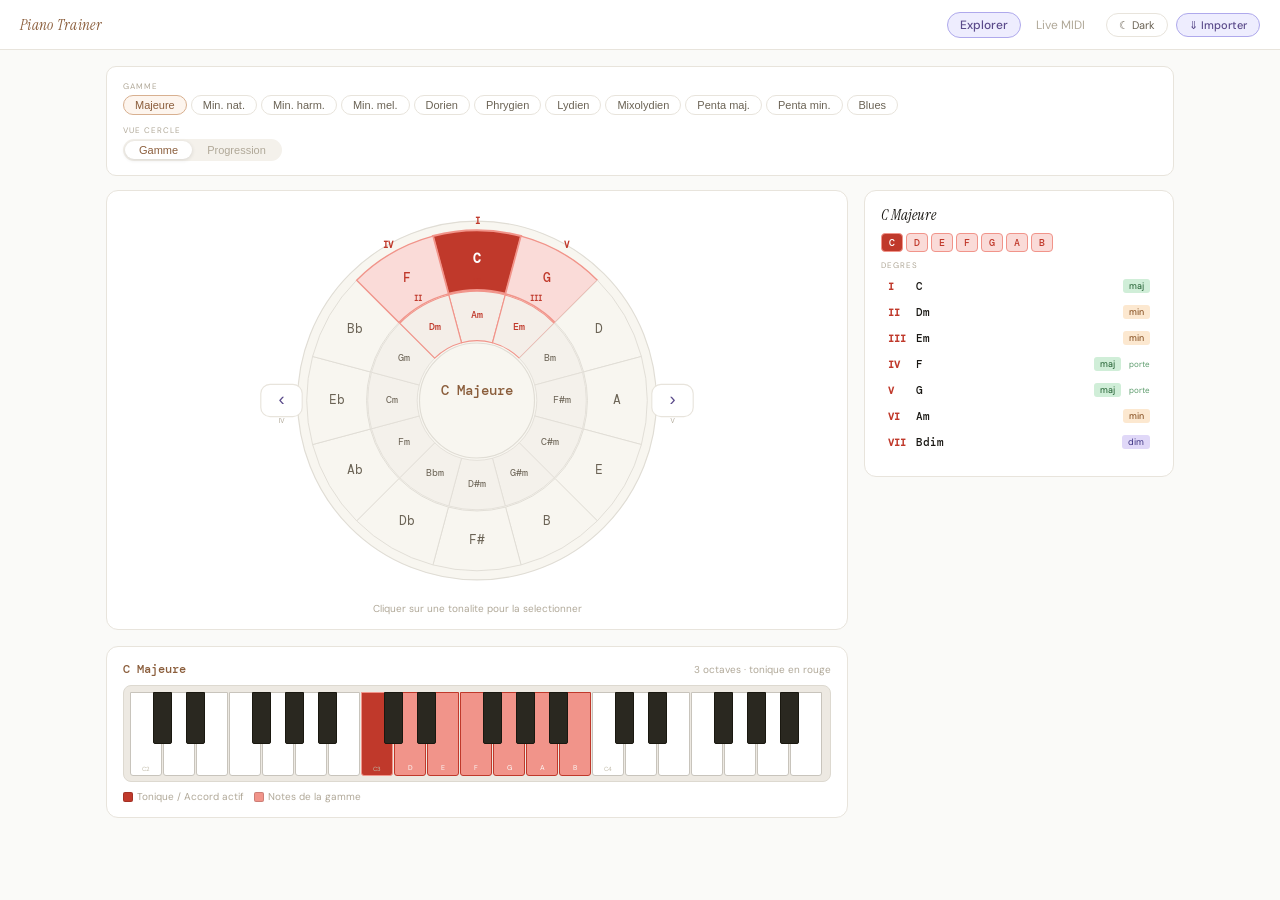
==== commit daed88f4: "Add files via upload" ====
--- a/explorer_v3.html
+++ b/explorer_v3.html
@@ -3,172 +3,252 @@
 <head>
 <meta charset="utf-8">
 <meta name="viewport" content="width=device-width, initial-scale=1">
-<title>Explorer v3</title>
+<title>Piano Trainer — Explorer</title>
 <style>
-@import url('https://fonts.googleapis.com/css2?family=DM+Mono:wght@300;400;500&family=DM+Sans:wght@300;400;500;600&display=swap');
+
+@import url('https://fonts.googleapis.com/css2?family=DM+Mono:wght@300;400;500&family=DM+Sans:wght@300;400;500;600&family=Instrument+Serif:ital@0;1&family=Syne:wght@400;600;700;800&display=swap');
 *{box-sizing:border-box;margin:0;padding:0}
-body{font-family:'DM Sans',sans-serif;min-height:100vh;background:#F5F3EE;color:#222}
-nav{display:flex;align-items:center;justify-content:space-between;padding:.625rem 1.25rem;height:48px;background:#fff;border-bottom:1px solid #E8E4DC}
-.logo{font-size:14px;font-weight:600;font-family:'DM Mono',monospace;color:#3C3489;letter-spacing:.04em}
-.nav-links{display:flex;gap:4px}
-.nl{font-size:12px;padding:4px 12px;border-radius:99px;cursor:pointer;border:1px solid transparent;color:#888}
-.nl.active{background:#EEEDFE;color:#3C3489;border-color:#AFA9EC;font-weight:500}
+
+/* ── VARIABLES THÈME ── */
+body.light{
+  --bg:#FAFAF8;--bg2:#F4F1EB;--bg3:#EDE9E2;
+  --surface:#fff;--surface2:#F8F6F0;
+  --border:#E8E4DC;--border2:#DDD9D0;
+  --text:#1A1814;--text2:#6B6355;--text3:#B0A898;
+  --accent:#8B5E3C;--accent2:#D8B090;--accent-bg:#FDF5EE;
+  --tonic:#C0392B;--tonic-light:#F1948A;--tonic-bg:#FADBD8;
+  --scale-bg:#F4EEE8;
+  --purple:#5A4A8A;--purple-bg:#EEEDFE;--purple-border:#AFA9EC;
+  --maj-bg:#D0EED8;--maj-txt:#1A5A2A;
+  --min-bg:#FCE8D0;--min-txt:#7A4010;
+  --dim-bg:#E0D8F8;--dim-txt:#3A3080;
+  --aug-bg:#FFF0C8;--aug-txt:#6A4800;
+  --prog-active-bg:#FDF5EE;--prog-active-border:#D8C4B0;
+  --nav-bg:#fff;--nav-border:#E8E4DC;
+  --piano-bg:#EDE9E2;--piano-white:#fff;--piano-black:#2A2820;
+  --piano-border:#C8C4BC;--piano-border-black:#1A1810;
+  --enrich-active-bg:#EF9F27;--enrich-active-txt:#412402;--enrich-active-border:#BA7517;
+  --cof-bg:#F8F6F0;--cof-border:#E0DDD5;
+  --logo-font:'Instrument Serif',serif;
+  --ui-font:'DM Sans',sans-serif;
+}
+body.dark{
+  --bg:#0D0D0F;--bg2:#111115;--bg3:#0A0A0C;
+  --surface:#1A1A22;--surface2:#111115;
+  --border:#242430;--border2:#1A1A22;
+  --text:#E8E5E0;--text2:#8A8070;--text3:#3A3428;
+  --accent:#F0A830;--accent2:#C07818;--accent-bg:#1E1A10;
+  --tonic:#F0A830;--tonic-light:#C07818;--tonic-bg:#1E1A10;
+  --scale-bg:#1A1814;
+  --purple:#8878D0;--purple-bg:#1A1830;--purple-border:#3A3460;
+  --maj-bg:#1A2E1A;--maj-txt:#6AAA6A;
+  --min-bg:#2A1E10;--min-txt:#C07840;
+  --dim-bg:#1A1830;--dim-txt:#8878C0;
+  --aug-bg:#2A2010;--aug-txt:#C0A040;
+  --prog-active-bg:#1E1A10;--prog-active-border:#5A4010;
+  --nav-bg:#0D0D0F;--nav-border:#1A1A20;
+  --piano-bg:#0A0A0C;--piano-white:#1A1A22;--piano-black:#060608;
+  --piano-border:#222230;--piano-border-black:#0E0E14;
+  --enrich-active-bg:#F0A830;--enrich-active-txt:#1A0E00;--enrich-active-border:#C07818;
+  --cof-bg:#0D0D0F;--cof-border:#1A1A20;
+  --logo-font:'Syne',sans-serif;
+  --ui-font:'DM Sans',sans-serif;
+}
+
+body{font-family:var(--ui-font);min-height:100vh;background:var(--bg);color:var(--text);transition:background .25s,color .25s}
+
+/* NAV */
+nav{display:flex;align-items:center;justify-content:space-between;padding:.625rem 1.25rem;height:50px;background:var(--nav-bg);border-bottom:1px solid var(--nav-border);position:sticky;top:0;z-index:50}
+.logo{font-family:var(--logo-font);font-size:15px;color:var(--accent);letter-spacing:.02em}
+body.light .logo{font-style:italic;font-weight:400}
+body.dark .logo{font-weight:700;letter-spacing:.06em;text-transform:uppercase}
+.nav-links{display:flex;gap:2px}
+.nl{font-size:12px;padding:4px 12px;border-radius:99px;cursor:pointer;border:1px solid transparent;color:var(--text3);transition:all .15s}
+.nl.active{background:var(--purple-bg);color:var(--purple);border-color:var(--purple-border);font-weight:500}
+.nav-right{display:flex;align-items:center;gap:8px}
+.theme-btn{font-size:11px;padding:4px 12px;border-radius:99px;cursor:pointer;border:1px solid var(--border);background:var(--surface);color:var(--text2);font-family:var(--ui-font);transition:all .15s}
+.theme-btn:hover{border-color:var(--accent);color:var(--accent)}
+.import-btn{font-size:11px;padding:4px 12px;border-radius:99px;cursor:pointer;border:1px solid var(--purple-border);background:var(--purple-bg);color:var(--purple);font-family:var(--ui-font);font-weight:500;transition:all .15s}
+.import-btn:hover{opacity:.85}
+
+/* PAGE */
 .page{padding:1rem;display:flex;flex-direction:column;gap:.875rem;max-width:1100px;margin:0 auto}
-.card{border-radius:12px;padding:.875rem 1rem;border:1px solid #E8E4DC;background:#fff}
-.ctrl-label{font-size:8px;letter-spacing:.12em;text-transform:uppercase;color:#C0BAA8;margin-bottom:.25rem}
+.card{border-radius:12px;padding:.875rem 1rem;border:1px solid var(--border);background:var(--surface)}
+.ctrl-label{font-size:8px;letter-spacing:.12em;text-transform:uppercase;color:var(--text3);margin-bottom:.25rem}
+
+/* CONTROLS */
 .root-btns,.scale-btns{display:flex;gap:4px;flex-wrap:wrap}
-.rbtn{font-size:11px;padding:3px 10px;border-radius:5px;border:1px solid #E0DDD5;background:#fff;color:#333;cursor:pointer;font-family:'DM Mono',monospace;font-weight:500;transition:all .1s}
-.rbtn.active{background:#3C3480;color:#fff;border-color:#2E2860}
-.scbtn{font-size:11px;padding:3px 11px;border-radius:99px;border:1px solid #E0DDD5;background:#fff;color:#555;cursor:pointer;transition:all .1s}
-.scbtn.active{background:#EEEDFE;color:#3C3489;border-color:#AFA9EC;font-weight:500}
-.mode-tog{display:flex;background:#F0EDE6;border-radius:99px;padding:2px;gap:1px}
-.mtbtn{font-size:11px;padding:3px 14px;border-radius:99px;border:none;background:transparent;color:#888;cursor:pointer;font-weight:500}
-.mtbtn.active{background:#fff;color:#3C3489;box-shadow:0 1px 4px rgba(0,0,0,.1)}
+.rbtn{font-size:11px;padding:3px 10px;border-radius:5px;border:1px solid var(--border);background:var(--surface);color:var(--text2);cursor:pointer;font-family:'DM Mono',monospace;font-weight:500;transition:all .1s}
+.rbtn.active{background:var(--accent);color:#fff;border-color:var(--accent)}
+body.light .rbtn.active{background:#1A1814;border-color:#1A1814}
+.scbtn{font-size:11px;padding:3px 11px;border-radius:99px;border:1px solid var(--border);background:var(--surface);color:var(--text2);cursor:pointer;transition:all .1s}
+.scbtn.active{background:var(--accent-bg);color:var(--accent);border-color:var(--accent2);font-weight:500}
+.mode-tog{display:flex;background:var(--bg2);border-radius:99px;padding:2px;gap:1px}
+.mtbtn{font-size:11px;padding:3px 14px;border-radius:99px;border:none;background:transparent;color:var(--text3);cursor:pointer;font-weight:500;transition:all .15s}
+.mtbtn.active{background:var(--surface);color:var(--accent);box-shadow:0 1px 4px rgba(0,0,0,.12)}
+
+/* GRID */
 .main-grid{display:grid;grid-template-columns:1fr 310px;gap:1rem;align-items:start}
 .left-col,.right-col{display:flex;flex-direction:column;gap:1rem}
-.cof-hint{font-size:10px;color:#C0BAA8;text-align:center;margin-top:.375rem;transition:color .2s}
-.cof-hint.build{color:#C0392B;font-weight:500}
-/* Piano */
+.cof-hint{font-size:10px;color:var(--text3);text-align:center;margin-top:.375rem;transition:color .2s}
+.cof-hint.build{color:var(--tonic);font-weight:500}
+
+/* PIANO */
 .piano-header{display:flex;justify-content:space-between;align-items:center;margin-bottom:.5rem}
-.piano-title{font-size:12px;font-weight:500;font-family:'DM Mono',monospace;color:#3C3480}
-.piano-sub{font-size:10px;color:#A8A4C0}
-.piano-wrap{width:100%;background:#EDE9E2;border-radius:8px;padding:6px 6px 5px;border:1px solid #DDD9D0}
+.piano-title{font-size:12px;font-weight:500;font-family:'DM Mono',monospace;color:var(--accent)}
+.piano-sub{font-size:10px;color:var(--text3)}
+.piano-wrap{width:100%;background:var(--piano-bg);border-radius:8px;padding:6px 6px 5px;border:1px solid var(--border2)}
 .piano88{position:relative;width:100%}
-.wk{position:absolute;top:0;border-radius:0 0 3px 3px;background:#fff;border:1px solid #C8C4BC;box-sizing:border-box;display:flex;align-items:flex-end;justify-content:center;padding-bottom:3px;font-size:0;color:transparent;z-index:1;transition:background .08s}
-.bk{position:absolute;top:0;border-radius:0 0 2px 2px;background:#2A2820;border:1px solid #1A1810;box-sizing:border-box;display:flex;align-items:flex-end;justify-content:center;padding-bottom:2px;font-size:0;color:transparent;z-index:2;transition:background .08s}
-.wk.tonic{background:#C0392B !important;border-color:#922B21 !important;color:#fff !important;font-size:7px}
-.bk.tonic{background:#C0392B !important;border-color:#922B21 !important;color:#FADBD8 !important;font-size:6px}
-.wk.scn{background:#F1948A !important;border-color:#E74C3C !important;color:#7B241C !important;font-size:7px}
-.bk.scn{background:#E74C3C !important;border-color:#C0392B !important;color:#FADBD8 !important;font-size:6px}
-.wk.chord{background:#C0392B !important;border-color:#922B21 !important;color:#fff !important;font-size:7px}
-.bk.chord{background:#C0392B !important;border-color:#922B21 !important;color:#FADBD8 !important;font-size:6px}
-.piano-legend{display:flex;gap:10px;flex-wrap:wrap;margin-top:.5rem;font-size:10px;color:#888}
+.wk{position:absolute;top:0;border-radius:0 0 3px 3px;background:var(--piano-white);border:1px solid var(--piano-border);box-sizing:border-box;display:flex;align-items:flex-end;justify-content:center;padding-bottom:3px;font-size:0;color:transparent;z-index:1;transition:background .08s}
+.bk{position:absolute;top:0;border-radius:0 0 2px 2px;background:var(--piano-black);border:1px solid var(--piano-border-black);box-sizing:border-box;display:flex;align-items:flex-end;justify-content:center;padding-bottom:2px;font-size:0;color:transparent;z-index:2;transition:background .08s}
+.wk.tonic{background:var(--tonic) !important;border-color:var(--tonic-light) !important;color:#fff !important;font-size:7px}
+.bk.tonic{background:var(--tonic) !important;border-color:var(--tonic-light) !important;color:var(--tonic-bg) !important;font-size:6px}
+.wk.scn{background:var(--tonic-light) !important;border-color:var(--tonic) !important;color:var(--bg) !important;font-size:7px}
+.bk.scn{background:var(--tonic-light) !important;border-color:var(--tonic) !important;color:var(--bg) !important;font-size:6px}
+.wk.chord{background:var(--tonic) !important;border-color:var(--tonic-light) !important;color:#fff !important;font-size:7px}
+.bk.chord{background:var(--tonic) !important;border-color:var(--tonic-light) !important;color:var(--tonic-bg) !important;font-size:6px}
+.piano-legend{display:flex;gap:10px;flex-wrap:wrap;margin-top:.5rem;font-size:10px;color:var(--text3)}
 .pleg{display:flex;align-items:center;gap:4px}
 .pleg-dot{width:10px;height:10px;border-radius:2px;display:inline-block;border:1px solid rgba(0,0,0,.15)}
-/* Panneau droit unique */
+
+/* PANNEAU DROIT */
 .panel-header{display:flex;align-items:center;gap:6px;margin-bottom:.5rem;flex-wrap:wrap}
-.panel-title{font-size:14px;font-weight:500;font-family:'DM Mono',monospace;color:#3C3480;flex:1;min-width:0}
-.panel-badge{font-size:8px;padding:2px 7px;border-radius:3px;background:#EEEDFE;color:#3C3480;border:1px solid #AFA9EC;white-space:nowrap}
-.panel-badge.red{background:#FEF0EF;color:#C0392B;border-color:#F1948A}
-.panel-back{font-size:10px;padding:2px 8px;border-radius:4px;border:1px solid #DDD;background:#fff;color:#888;cursor:pointer}
-/* Notes gamme */
+.panel-title{font-size:14px;font-weight:500;font-family:'DM Mono',monospace;color:var(--accent);flex:1;min-width:0}
+body.light .panel-title{font-family:'Instrument Serif',serif;font-style:italic;font-size:15px;font-weight:400;color:var(--text)}
+.panel-back{font-size:10px;padding:2px 8px;border-radius:4px;border:1px solid var(--border);background:var(--surface);color:var(--text2);cursor:pointer}
 .si-notes{display:flex;gap:3px;flex-wrap:wrap;margin-bottom:.5rem}
 .note-chip{font-size:10px;padding:2px 7px;border-radius:4px;font-family:'DM Mono',monospace;font-weight:500}
-.nc-tonic{background:#C0392B;color:#fff;border:1px solid #922B21}
-.nc-note{background:#FADBD8;color:#7B241C;border:1px solid #F1948A}
-/* Grille degrés / accords */
+.nc-tonic{background:var(--tonic);color:#fff;border:1px solid var(--tonic-light)}
+.nc-note{background:var(--tonic-bg);color:var(--tonic);border:1px solid var(--tonic-light)}
+body.dark .nc-note{color:var(--tonic)}
+
+/* DEGRÉS */
 .deg-grid{display:flex;flex-direction:column;gap:2px;margin-bottom:.5rem}
 .deg-row{display:flex;align-items:center;gap:6px;padding:4px 6px;border-radius:5px;cursor:pointer;border:1px solid transparent;transition:all .1s;flex-wrap:wrap}
-.deg-row:hover{background:#FEF9F9;border-color:#F1948A}
-.deg-row.selected{background:#FEF0EF;border-color:#E74C3C}
-.dr-idx{font-size:10px;font-weight:600;font-family:'DM Mono',monospace;color:#C0392B;width:22px;flex-shrink:0}
-.dr-chord{font-size:11px;font-weight:500;font-family:'DM Mono',monospace;color:#3C3480;flex:1}
+.deg-row:hover{background:var(--tonic-bg);border-color:var(--tonic-light)}
+.deg-row.selected{background:var(--tonic-bg);border-color:var(--tonic)}
+body.dark .deg-row:hover{background:var(--bg2)}
+body.dark .deg-row.selected{background:var(--accent-bg);border-color:var(--accent2)}
+.dr-idx{font-size:10px;font-weight:600;font-family:'DM Mono',monospace;color:var(--tonic);width:22px;flex-shrink:0}
+body.dark .dr-idx{color:var(--accent)}
+.dr-chord{font-size:11px;font-weight:500;font-family:'DM Mono',monospace;color:var(--text);flex:1}
 .dr-type{font-size:9px;padding:1px 6px;border-radius:3px;flex-shrink:0}
-.dt-maj{background:#D0EED8;color:#1A5A2A}
-.dt-min{background:#FCE8D0;color:#7A4010}
-.dt-dim{background:#E0D8F8;color:#3A3080}
-.dt-aug{background:#FFF0C8;color:#6A4800}
-.dr-deg{font-size:9px;color:#888;font-family:'DM Mono',monospace;flex-shrink:0}
+.dt-maj{background:var(--maj-bg);color:var(--maj-txt)}
+.dt-min{background:var(--min-bg);color:var(--min-txt)}
+.dt-dim{background:var(--dim-bg);color:var(--dim-txt)}
+.dt-aug{background:var(--aug-bg);color:var(--aug-txt)}
+.dr-deg{font-size:9px;color:var(--text3);font-family:'DM Mono',monospace;flex-shrink:0}
 .dr-pivot{font-size:8px;color:#5A9A6A;margin-left:2px}
-/* Enrichissements */
+
+/* ENRICHISSEMENTS */
 .enrich-zone{display:flex;flex-direction:column;gap:3px;width:100%;padding:4px 0 2px 22px}
 .enrich-row{display:flex;gap:3px;flex-wrap:wrap}
-.enrich-btn{font-size:9px;padding:2px 7px;border-radius:4px;cursor:pointer;border:1px solid #E0DDD5;background:#F8F7F2;color:#888;font-family:'DM Mono',monospace;font-weight:500;transition:all .1s}
-.enrich-btn.active{background:#EF9F27;color:#412402;border-color:#BA7517}
-.enrich-notes{font-size:10px;font-family:'DM Mono',monospace;color:#5C5490;background:#F0EFF8;padding:3px 6px;border-radius:4px}
-/* Transposition */
-.transp-section{margin-top:.5rem;padding-top:.5rem;border-top:1px solid #F0EDE6}
+.enrich-btn{font-size:9px;padding:2px 7px;border-radius:4px;cursor:pointer;border:1px solid var(--border);background:var(--bg2);color:var(--text3);font-family:'DM Mono',monospace;font-weight:500;transition:all .1s}
+.enrich-btn.active{background:var(--enrich-active-bg);color:var(--enrich-active-txt);border-color:var(--enrich-active-border)}
+.enrich-notes{font-size:10px;font-family:'DM Mono',monospace;color:var(--purple);background:var(--purple-bg);padding:3px 6px;border-radius:4px}
+
+/* TRANSPOSITION */
+.transp-section{margin-top:.5rem;padding-top:.5rem;border-top:1px solid var(--border)}
 .transp-title-row{display:flex;align-items:center;gap:6px;margin-bottom:.375rem}
-.transp-title{font-size:8px;letter-spacing:.1em;text-transform:uppercase;color:#C0BAA8}
-.transp-mode-tog{display:flex;background:#F0EDE6;border-radius:99px;padding:2px;gap:1px}
-.tmbtn{font-size:9px;padding:2px 10px;border-radius:99px;border:none;background:transparent;color:#888;cursor:pointer}
-.tmbtn.active{background:#fff;color:#3C3480;box-shadow:0 1px 3px rgba(0,0,0,.08)}
+.transp-title{font-size:8px;letter-spacing:.1em;text-transform:uppercase;color:var(--text3)}
+.transp-mode-tog{display:flex;background:var(--bg2);border-radius:99px;padding:2px;gap:1px}
+.tmbtn{font-size:9px;padding:2px 10px;border-radius:99px;border:none;background:transparent;color:var(--text3);cursor:pointer}
+.tmbtn.active{background:var(--surface);color:var(--accent);box-shadow:0 1px 3px rgba(0,0,0,.08)}
 .transp-roots{display:flex;gap:3px;flex-wrap:wrap;margin-bottom:.375rem}
 .transp-scales{display:flex;gap:3px;flex-wrap:wrap}
-.tbtn{font-size:9px;padding:2px 8px;border-radius:4px;cursor:pointer;border:1px solid #E0DDD5;background:#F8F7F2;color:#555;font-family:'DM Mono',monospace;transition:all .1s}
-.tbtn:hover{background:#EEEDFE;color:#3C3480;border-color:#AFA9EC}
-.tbtn.active{background:#3C3480;color:#fff;border-color:#2E2860}
-.transp-info{font-size:9px;color:#A8A4C0;margin-top:3px}
-/* Section édition */
-.edit-section{margin-top:.5rem;padding-top:.5rem;border-top:1px solid #F0EDE6}
-.edit-seq{display:flex;gap:4px;flex-wrap:wrap;margin-bottom:.375rem;min-height:26px;align-items:center}
-.edit-step{display:inline-flex;align-items:center;gap:2px;padding:2px 7px;border-radius:4px;font-size:10px;font-family:'DM Mono',monospace;font-weight:500;background:#EEEDFE;color:#3C3480;border:1px solid #AFA9EC}
-.edit-step-x{font-size:9px;opacity:.4;cursor:pointer;margin-left:2px}
-.edit-step-x:hover{opacity:1;color:#C0392B}
-/* Progression panel header actions */
+.tbtn{font-size:9px;padding:2px 8px;border-radius:4px;cursor:pointer;border:1px solid var(--border);background:var(--bg2);color:var(--text2);font-family:'DM Mono',monospace;transition:all .1s}
+.tbtn:hover{background:var(--purple-bg);color:var(--purple);border-color:var(--purple-border)}
+.tbtn.active{background:var(--accent);color:#fff;border-color:var(--accent)}
+.transp-info{font-size:9px;color:var(--text3);margin-top:3px}
+
+/* PROG ACTIONS */
 .prog-actions{display:flex;gap:4px;margin-bottom:.5rem}
 .pa-btn{font-size:9px;padding:2px 9px;border-radius:4px;cursor:pointer;border:1px solid;font-weight:500}
-.pa-btn.del{border-color:#F1948A;color:#C0392B;background:#FEF0EF}
-.pa-btn.del:hover{background:#C0392B;color:#fff}
-.pa-btn.edit{border-color:#D0CCEE;color:#5C5490;background:#F0EFF8}
-.pa-btn.edit:hover{background:#5C5490;color:#fff}
-/* Note contextuelle */
-.harmony-note{font-size:10px;color:#888;line-height:1.5;padding:.375rem .5rem;background:#F8F7F2;border-radius:5px;margin-top:.375rem;display:none}
-/* Progressions liste */
-.prog-card-title{font-size:8px;letter-spacing:.1em;text-transform:uppercase;color:#C0BAA8;margin-bottom:.5rem}
-.prog-cat-label{font-size:8px;color:#C0BAA8;text-transform:uppercase;letter-spacing:.06em;margin:.4rem 0 .2rem}
-.prog-item{padding:.3rem .5rem;border-radius:5px;cursor:pointer;border:1px solid transparent;margin-bottom:2px;transition:all .1s;display:flex;align-items:flex-start;gap:4px}
-.prog-item:hover{background:#F0EFF8;border-color:#D0CCEE}
-.prog-item.active{background:#EEEDFE;border-color:#AFA9EC}
-.prog-item.active-custom{background:#FEF0EF;border-color:#F1948A}
-.prog-item-content{flex:1;min-width:0}
-.prog-item-name{font-size:11px;font-weight:500;color:#3C3480}
-.prog-item-name.custom{color:#C0392B}
-.prog-item-chords{font-size:9px;font-family:'DM Mono',monospace;color:#A8A4C0;margin-top:1px;overflow:hidden;text-overflow:ellipsis;white-space:nowrap}
-.prog-del-btn{font-size:9px;padding:1px 5px;border-radius:3px;cursor:pointer;background:transparent;color:#DDD;border:none;flex-shrink:0;line-height:1.4}
-.prog-del-btn:hover{color:#C0392B;background:#FEF0EF}
-/* Boutons bas */
-.btn-primary{width:100%;padding:.4rem;border-radius:6px;border:none;font-size:11px;cursor:pointer;font-weight:500;background:#3C3480;color:#fff;margin-top:.375rem}
-.btn-primary:hover{background:#2E2860}
-.btn-red{width:100%;padding:.4rem;border-radius:6px;border:none;font-size:11px;cursor:pointer;font-weight:500;background:#C0392B;color:#fff;margin-top:.375rem}
-.btn-red:hover{background:#922B21}
-/* Build panel */
+.pa-btn.del{border-color:var(--tonic-light);color:var(--tonic);background:var(--tonic-bg)}
+.pa-btn.del:hover{background:var(--tonic);color:#fff}
+.pa-btn.edit{border-color:var(--border);color:var(--text2);background:var(--bg2)}
+.pa-btn.edit:hover{background:var(--accent);color:#fff;border-color:var(--accent)}
+
+/* CUSTOM STEP */
+.custom-step{display:flex;align-items:center;gap:6px;padding:4px 6px;border-radius:5px;cursor:pointer;border:1px solid transparent;flex-wrap:wrap}
+.custom-step:hover{background:var(--tonic-bg);border-color:var(--tonic-light)}
+body.dark .custom-step:hover{background:var(--bg2);border-color:var(--accent2)}
+.custom-step.active{background:var(--tonic-bg);border-color:var(--tonic)}
+body.dark .custom-step.active{background:var(--accent-bg);border-color:var(--accent2)}
+.cs-num{font-size:10px;font-weight:600;color:var(--tonic);font-family:'DM Mono',monospace;width:18px}
+body.dark .cs-num{color:var(--accent)}
+.cs-note{font-size:11px;font-weight:500;color:var(--text);font-family:'DM Mono',monospace;flex:1}
+.cs-deg{font-size:9px;color:var(--text3);font-family:'DM Mono',monospace;flex-shrink:0}
+
+/* HARMONY NOTE */
+.harmony-note{font-size:10px;color:var(--text2);line-height:1.5;padding:.375rem .5rem;background:var(--bg2);border-radius:5px;margin-top:.375rem;display:none}
+
+/* PROGRESSIONS */
+.prog-cat-label{font-size:8px;color:var(--text3);text-transform:uppercase;letter-spacing:.06em;margin:.4rem 0 .2rem}
+.prog-item-name{font-size:11px;font-weight:500;color:var(--purple)}
+.prog-item-name.custom{color:var(--accent)}
+.prog-item-chords{font-size:9px;font-family:'DM Mono',monospace;color:var(--text3);margin-top:1px}
+.prog-del-btn{font-size:9px;padding:1px 5px;border-radius:3px;cursor:pointer;background:transparent;color:var(--border);border:none;flex-shrink:0;line-height:1.4}
+.prog-del-btn:hover{color:var(--tonic);background:var(--tonic-bg)}
+
+/* BOUTONS */
+.btn-primary{width:100%;padding:.4rem;border-radius:6px;border:none;font-size:11px;cursor:pointer;font-weight:500;background:var(--purple);color:#fff;margin-top:.375rem;font-family:var(--ui-font)}
+.btn-primary:hover{opacity:.88}
+.btn-red{width:100%;padding:.4rem;border-radius:6px;border:none;font-size:11px;cursor:pointer;font-weight:500;background:var(--tonic);color:#fff;margin-top:.375rem;font-family:var(--ui-font)}
+.btn-red:hover{opacity:.88}
+
+/* BUILD PANEL */
 .build-panel{display:none}
 .build-header{display:flex;align-items:center;justify-content:space-between;margin-bottom:.625rem}
-.build-title{font-size:13px;font-weight:500;color:#C0392B;font-family:'DM Mono',monospace}
-.build-cancel{font-size:10px;padding:2px 8px;border-radius:4px;border:1px solid #DDD;background:#fff;color:#888;cursor:pointer}
+.build-title{font-size:13px;font-weight:500;color:var(--tonic);font-family:'DM Mono',monospace}
+.build-cancel{font-size:10px;padding:2px 8px;border-radius:4px;border:1px solid var(--border);background:var(--surface);color:var(--text2);cursor:pointer}
 .build-current{min-height:60px;margin-bottom:.625rem}
-.build-note-name{font-size:24px;font-weight:200;color:#3C3480;font-family:'DM Mono',monospace;line-height:1;margin-bottom:.375rem}
-.build-seq-label{font-size:8px;letter-spacing:.1em;text-transform:uppercase;color:#C0BAA8;margin-bottom:.375rem}
+.build-note-name{font-size:24px;font-weight:200;color:var(--accent);font-family:'DM Mono',monospace;line-height:1;margin-bottom:.375rem}
+body.light .build-note-name{font-family:'Instrument Serif',serif;font-style:italic;font-weight:400;font-size:26px}
+.build-seq-label{font-size:8px;letter-spacing:.1em;text-transform:uppercase;color:var(--text3);margin-bottom:.375rem}
 .build-seq{display:flex;gap:4px;flex-wrap:wrap;min-height:26px;align-items:center;margin-bottom:.625rem}
-.build-step{display:inline-flex;align-items:center;gap:2px;padding:2px 7px;border-radius:4px;font-size:10px;font-family:'DM Mono',monospace;font-weight:500;background:#EEEDFE;color:#3C3480;border:1px solid #AFA9EC}
+.build-step{display:inline-flex;align-items:center;gap:2px;padding:2px 7px;border-radius:4px;font-size:10px;font-family:'DM Mono',monospace;font-weight:500;background:var(--purple-bg);color:var(--purple);border:1px solid var(--purple-border)}
 .build-step-x{font-size:9px;opacity:.4;cursor:pointer;margin-left:2px}
 .build-step-x:hover{opacity:1}
-.build-empty{font-size:10px;color:#C0BAA8;font-style:italic}
+.build-empty{font-size:10px;color:var(--text3);font-style:italic}
 .build-actions{display:flex;gap:6px}
-.build-clear{font-size:10px;padding:3px 10px;border-radius:5px;border:1px solid #DDD;background:#fff;color:#888;cursor:pointer}
-.build-validate{font-size:10px;padding:3px 14px;border-radius:5px;border:none;background:#3C3480;color:#fff;cursor:pointer;font-weight:500;flex:1}
-/* ── MODALE IMPORT ── */
-.modal-overlay{display:none;position:fixed;inset:0;background:rgba(0,0,0,.35);z-index:200;align-items:center;justify-content:center}
+.build-clear{font-size:10px;padding:3px 10px;border-radius:5px;border:1px solid var(--border);background:var(--surface);color:var(--text2);cursor:pointer}
+.build-validate{font-size:10px;padding:3px 14px;border-radius:5px;border:none;background:var(--purple);color:#fff;cursor:pointer;font-weight:500;flex:1}
+.build-name-input{width:100%;padding:4px 8px;border-radius:5px;border:1px solid var(--border);font-size:11px;font-family:'DM Mono',monospace;color:var(--text);background:var(--bg2);outline:none;margin-bottom:.5rem;transition:border .15s}
+.build-name-input:focus{border-color:var(--accent)}
+
+/* MODALE */
+.modal-overlay{display:none;position:fixed;inset:0;background:rgba(0,0,0,.5);z-index:200;align-items:center;justify-content:center;backdrop-filter:blur(2px)}
 .modal-overlay.open{display:flex}
-.modal{background:#fff;border-radius:14px;padding:1.5rem;width:min(520px,92vw);box-shadow:0 8px 40px rgba(0,0,0,.15);display:flex;flex-direction:column;gap:1rem}
+.modal{background:var(--surface);border-radius:14px;padding:1.5rem;width:min(520px,92vw);box-shadow:0 8px 40px rgba(0,0,0,.2);display:flex;flex-direction:column;gap:1rem;border:1px solid var(--border)}
 .modal-header{display:flex;align-items:center;justify-content:space-between}
-.modal-title{font-size:15px;font-weight:500;color:#3C3480;font-family:'DM Mono',monospace}
-.modal-close{font-size:18px;color:#C0BAA8;cursor:pointer;border:none;background:none;line-height:1;padding:2px 6px}
-.modal-close:hover{color:#3C3480}
+.modal-title{font-size:15px;font-weight:500;color:var(--accent);font-family:'DM Mono',monospace}
+body.light .modal-title{font-family:'Instrument Serif',serif;font-style:italic;font-weight:400;font-size:17px}
+.modal-close{font-size:18px;color:var(--text3);cursor:pointer;border:none;background:none;line-height:1;padding:2px 6px}
+.modal-close:hover{color:var(--text)}
 .modal-search-row{display:flex;gap:8px}
-.modal-input{flex:1;padding:8px 12px;border-radius:8px;border:1px solid #E0DDD5;font-size:13px;font-family:'DM Sans',sans-serif;color:#222;outline:none;transition:border .15s}
-.modal-input:focus{border-color:#AFA9EC}
-.modal-search-btn{padding:8px 16px;border-radius:8px;border:none;background:#3C3480;color:#fff;font-size:12px;font-weight:500;cursor:pointer;white-space:nowrap}
-.modal-search-btn:hover{background:#2E2860}
-.modal-search-btn:disabled{background:#C0BAA8;cursor:wait}
-.modal-status{font-size:11px;color:#A8A4C0;min-height:16px;font-style:italic}
-.modal-result{background:#F8F7F2;border:1px solid #E8E4DC;border-radius:10px;padding:1rem;display:none;flex-direction:column;gap:.625rem}
+.modal-input{flex:1;padding:8px 12px;border-radius:8px;border:1px solid var(--border);font-size:13px;color:var(--text);background:var(--bg2);outline:none;transition:border .15s;font-family:var(--ui-font)}
+.modal-input:focus{border-color:var(--accent)}
+.modal-search-btn{padding:8px 16px;border-radius:8px;border:none;background:var(--purple);color:#fff;font-size:12px;font-weight:500;cursor:pointer;white-space:nowrap;font-family:var(--ui-font)}
+.modal-search-btn:disabled{opacity:.5;cursor:wait}
+.modal-status{font-size:11px;color:var(--text3);min-height:16px;font-style:italic}
+.modal-result{background:var(--bg2);border:1px solid var(--border);border-radius:10px;padding:1rem;display:none;flex-direction:column;gap:.625rem}
 .modal-result.visible{display:flex}
-.mr-song{font-size:13px;font-weight:500;color:#3C3480;font-family:'DM Mono',monospace}
-.mr-key{font-size:11px;color:#888}
+.mr-song{font-size:13px;font-weight:500;color:var(--text);font-family:'DM Mono',monospace}
+.mr-key{font-size:11px;color:var(--text2)}
 .mr-chords{display:flex;gap:4px;flex-wrap:wrap;margin:.25rem 0}
-.mr-chord{font-size:11px;padding:2px 8px;border-radius:4px;font-family:'DM Mono',monospace;font-weight:500;background:#EEEDFE;color:#3C3480;border:1px solid #AFA9EC}
-.mr-chord.out{background:#FEF0EF;color:#C0392B;border-color:#F1948A}
-.mr-note{font-size:10px;color:#888;line-height:1.5}
-.modal-import-btn{padding:8px 20px;border-radius:8px;border:none;background:#C0392B;color:#fff;font-size:12px;font-weight:500;cursor:pointer;align-self:flex-start}
-.modal-import-btn:hover{background:#922B21}
+.mr-chord{font-size:11px;padding:2px 8px;border-radius:4px;font-family:'DM Mono',monospace;font-weight:500;background:var(--purple-bg);color:var(--purple);border:1px solid var(--purple-border)}
+.mr-chord.out{background:var(--tonic-bg);color:var(--tonic);border-color:var(--tonic-light)}
+.mr-note{font-size:10px;color:var(--text2);line-height:1.5}
+.modal-import-btn{padding:8px 20px;border-radius:8px;border:none;background:var(--tonic);color:#fff;font-size:12px;font-weight:500;cursor:pointer;align-self:flex-start}
 .modal-examples{display:flex;gap:6px;flex-wrap:wrap}
-.modal-ex{font-size:10px;padding:2px 8px;border-radius:4px;cursor:pointer;border:1px solid #E0DDD5;background:#F8F7F2;color:#666;font-family:'DM Mono',monospace}
-.modal-ex:hover{background:#EEEDFE;color:#3C3480;border-color:#AFA9EC}
+.modal-ex{font-size:10px;padding:2px 8px;border-radius:4px;cursor:pointer;border:1px solid var(--border);background:var(--bg2);color:var(--text2);font-family:'DM Mono',monospace}
+.modal-ex:hover{background:var(--accent-bg);color:var(--accent);border-color:var(--accent2)}
+
 </style>
 </head>
-<body>
+<body class="light">
+
 <nav>
   <span class="logo">Piano Trainer</span>
   <div style="display:flex;align-items:center;gap:8px">
@@ -176,7 +256,8 @@
       <span class="nl active">Explorer</span>
       <span class="nl">Live MIDI</span>
     </div>
-    <button onclick="openImportModal()" style="font-size:11px;padding:4px 12px;border-radius:99px;border:1px solid #AFA9EC;background:#EEEDFE;color:#3C3489;cursor:pointer;font-weight:500">&#8659; Importer un morceau</button>
+    <button id="theme-btn" class="theme-btn" onclick="toggleTheme()">☾ Dark</button>
+    <button class="import-btn" onclick="openImportModal()">&#8659; Importer</button>
   </div>
 </nav>
 
@@ -219,7 +300,6 @@
 <div class="page">
   <!-- CONTROLS -->
   <div class="card" style="border-radius:10px;display:flex;flex-direction:column;gap:.625rem">
-    <div><div class="ctrl-label">Tonique</div><div class="root-btns" id="root-btns"></div></div>
     <div><div class="ctrl-label">Gamme</div><div class="scale-btns" id="scale-btns"></div></div>
     <div style="display:flex;align-items:center;gap:1rem;flex-wrap:wrap">
       <div><div class="ctrl-label">Vue cercle</div>
@@ -252,8 +332,8 @@
         </div>
         <div class="piano-wrap"><div class="piano88" id="pw"></div></div>
         <div class="piano-legend">
-          <span class="pleg"><span class="pleg-dot" style="background:#C0392B"></span>Tonique / Accord</span>
-          <span class="pleg"><span class="pleg-dot" style="background:#F1948A;border-color:#E74C3C"></span>Gamme</span>
+          <span class="pleg"><span class="pleg-dot" style="background:var(--tonic)"></span>Tonique / Accord actif</span>
+          <span class="pleg"><span class="pleg-dot" style="background:var(--tonic-light)"></span>Notes de la gamme</span>
         </div>
       </div>
     </div>
@@ -280,7 +360,7 @@
         <!-- Champ nom -->
         <div style="margin-bottom:.5rem">
           <div class="ctrl-label" style="margin-bottom:.25rem">Nom de la progression</div>
-          <input id="build-name" type="text" placeholder="Ex: Mon II-V-I jazz..." style="width:100%;padding:4px 8px;border-radius:5px;border:1px solid #E0DDD5;font-size:11px;font-family:DM Mono,monospace;color:#3C3480;background:#F8F7F2;outline:none"/>
+          <input id="build-name" type="text" placeholder="Ex: Mon II-V-I jazz..." class="build-name-input"/>
         </div>
         <div class="build-actions">
           <button class="build-clear" onclick="clearBuildSeq()">Effacer</button>
@@ -292,7 +372,30 @@
   </div>
 </div>
 
+
+
 <script>
+
+/* ── THÈME DUAL MODE ── */
+var isDark=false;
+function initTheme(){
+  var saved=localStorage.getItem('piano_trainer_theme');
+  isDark=(saved==='dark');
+  applyTheme(false);
+}
+function applyTheme(animate){
+  document.body.className=isDark?'dark':'light';
+  var btn=document.getElementById('theme-btn');
+  if(btn)btn.textContent=isDark?'☀ Light':'☾ Dark';
+}
+function toggleTheme(){
+  isDark=!isDark;
+  localStorage.setItem('piano_trainer_theme',isDark?'dark':'light');
+  applyTheme(true);
+  drawCOF();
+}
+
+
 var EN=['C','C#','D','D#','E','F','F#','G','G#','A','A#','B'];
 var ROOTS=[{v:0,l:'C'},{v:2,l:'D'},{v:4,l:'E'},{v:5,l:'F'},{v:7,l:'G'},{v:9,l:'A'},{v:11,l:'B'},{v:1,l:'C#'},{v:3,l:'Eb'},{v:6,l:'F#'},{v:8,l:'Ab'},{v:10,l:'Bb'}];
 var SCALES=[
@@ -337,7 +440,7 @@
   min7:'m7',min9:'m9',min11:'m11',minmaj7:'mMaj7','7':'7','9':'9','11':'11','13':'13','7sus4':'7sus4',
   dim7:'dim7',m7b5:'m7b5',aug7:'aug7'};
 var ROMAN=['I','II','III','IV','V','VI','VII'];
-var PCOLS=['#1E1878','#4442A8','#7070C8','#9E9CD8','#C8C6EC'];
+var PCOLS=['#F0A830','#F0A830','#F0A830','#F0A830','#F0A830'];
 var COF_MAJ=[0,7,2,9,4,11,6,1,8,3,10,5];
 var COF_MAJ_L=['C','G','D','A','E','B','F#','Db','Ab','Eb','Bb','F'];
 var COF_MIN=[9,4,11,6,1,8,3,10,5,0,7,2];
@@ -417,7 +520,7 @@
     }
   }
 
-  svg.appendChild(sel('circle',{cx:CX,cy:CY,r:156,fill:'#F8F7F2',stroke:'#E0DDD5','stroke-width':'1'}));
+  svg.appendChild(sel('circle',{cx:CX,cy:CY,r:156,fill:'var(--cof-bg)',stroke:'var(--cof-border)','stroke-width':'1'}));
 
   var rings=[
     {list:COF_MAJ,labels:COF_MAJ_L,rI:R_MAJ_I,rO:R_MAJ_O,type:'maj',fs:'11'},
@@ -433,15 +536,17 @@
       var fill,stroke,sw,tc,fw;
       if(isProgView){
         var seq=pm[ring.type+'_'+semi]||0;
-        fill=seq?PCOLS[Math.min(seq-1,4)]:(ring.type==='maj'?'#fff':'#F8F7F2');
-        stroke=seq?'#333':(ring.type==='maj'?'#DDD':'#E0DDD5');
-        sw=seq?'1.5':(ring.type==='maj'?'0.8':'0.7');tc=seq?'#fff':(ring.type==='maj'?'#CCC':'#CCC');fw=seq?'600':'400';
+        fill=seq?'var(--tonic-bg)':(ring.type==='maj'?'var(--cof-bg)':'var(--bg2)');
+        stroke=seq?'var(--tonic)':(ring.type==='maj'?'var(--cof-border)':'var(--border)');
+        sw=seq?'1.5':(ring.type==='maj'?'0.8':'0.7');
+        tc=seq?'var(--tonic)':'var(--text2)';
+        fw=seq?'700':'400';
       } else if(buildMode){
-        fill=ring.type==='maj'?'#fff':'#F8F7F2';stroke=ring.type==='maj'?'#DDD':'#E0DDD5';sw='0.8';tc='#AAA';fw='400';
+        fill='var(--cof-bg)';stroke='var(--cof-border)';sw='0.8';tc='var(--text2)';fw='400';
       } else {
-        if(isTonic&&role===ring.type){fill='#C0392B';stroke='#922B21';sw='1.8';tc='#fff';fw='700';}
-        else if(isInRing&&!isTonic){fill='#F5C6C2';stroke='#E74C3C';sw=ring.type==='maj'?'1.2':'1';tc='#7B241C';fw='500';}
-        else{fill=ring.type==='maj'?'#fff':'#F8F7F2';stroke=ring.type==='maj'?'#DDD':'#E0DDD5';sw=ring.type==='maj'?'0.8':'0.7';tc='#CCC';fw='400';}
+        if(isTonic&&role===ring.type){fill='var(--tonic)';stroke='var(--tonic-light)';sw='1.8';tc='#fff';fw='700';}
+        else if(isInRing&&!isTonic){fill=ring.type==='maj'?'var(--tonic-bg)':'var(--scale-bg)';stroke='var(--tonic-light)';sw=ring.type==='maj'?'1.2':'1';tc='var(--tonic)';fw='500';}
+        else{fill=ring.type==='maj'?'var(--cof-bg)':'var(--bg2)';stroke='var(--cof-border)';sw=ring.type==='maj'?'0.8':'0.7';tc='var(--text2)';fw='400';}
       }
       var p=sel('path',{d:arcPath(ring.rI,ring.rO,a0,a1),fill:fill,stroke:stroke,'stroke-width':sw,cursor:'pointer','data-type':ring.type,'data-semi':semi});
       (function(s,rt){p.addEventListener('click',function(){
@@ -455,7 +560,7 @@
         var degIdx=notes.indexOf(semi);
         if(degIdx>=0){
           var dp=pxy(ring.rO+7,i*30);
-          svg.appendChild(stxt(dp[0],dp[1],ROMAN[degIdx],ring.type==='maj'?'7.5':'6.5','600','#C0392B'));
+          svg.appendChild(stxt(dp[0],dp[1],ROMAN[degIdx],ring.type==='maj'?'7.5':'6.5','600','var(--tonic)'));
         }
       }
       /* Numéros progression */
@@ -463,17 +568,17 @@
         var seq=pm[ring.type+'_'+semi];
         var nr=ring.rO-7;
         var np=pxy(nr,i*30);
-        svg.appendChild(sel('circle',{cx:np[0],cy:np[1],r:8,fill:'#fff',stroke:PCOLS[seq-1],'stroke-width':'2'}));
-        svg.appendChild(stxt(np[0],np[1],''+seq,'7.5','700',PCOLS[seq-1]));
+        svg.appendChild(sel('circle',{cx:np[0],cy:np[1],r:8,fill:'var(--tonic)',stroke:'var(--cof-bg)','stroke-width':'1.5'}));
+        svg.appendChild(stxt(np[0],np[1],''+seq,'7.5','700','#fff'));
       }
     }
   });
 
-  svg.appendChild(sel('circle',{cx:CX,cy:CY,r:R_CTR,fill:'#FAFAF7',stroke:'#DDD9D0','stroke-width':'1'}));
+  svg.appendChild(sel('circle',{cx:CX,cy:CY,r:R_CTR,fill:'var(--cof-bg)',stroke:'var(--cof-border)','stroke-width':'1'}));
   var sc=getSC();
   var centerTxt=buildMode?'Construction':(isProgView&&customProg.idx>=0?customProgs[customProg.idx].name.substring(0,12):EN[st.root]+' '+sc.label);
-  svg.appendChild(stxt(CX,CY-8,centerTxt,'12','500',buildMode?'#C0392B':'#3C3480'));
-  if(isProgView&&customProg.idx<0)svg.appendChild(stxt(CX,CY+7,PROGS[stdProg.idx].name,'8','400','#A8A4C0'));
+  svg.appendChild(stxt(CX,CY-8,centerTxt,'12','500',buildMode?'var(--tonic)':'var(--accent)'));
+  if(isProgView&&customProg.idx<0)svg.appendChild(stxt(CX,CY+7,PROGS[stdProg.idx].name,'8','400','var(--text3)'));
 
   /* En mode build : afficher la séquence en cours avec numéros */
   if(buildMode&&bld.sequence.length>0){
@@ -496,8 +601,8 @@
         var semi=ring.list[i];var key=ring.type+'_'+semi;
         if(bldMap[key]){
           var seq=bldMap[key];var np=pxy(ring.rO-7,i*30);
-          svg.appendChild(sel('circle',{cx:np[0],cy:np[1],r:8,fill:'#fff',stroke:PCOLS[seq-1],'stroke-width':'2'}));
-          svg.appendChild(stxt(np[0],np[1],''+seq,'7.5','700',PCOLS[seq-1]));
+          svg.appendChild(sel('circle',{cx:np[0],cy:np[1],r:8,fill:'var(--tonic)',stroke:'var(--cof-bg)','stroke-width':'1.5'}));
+          svg.appendChild(stxt(np[0],np[1],''+seq,'7.5','700','#fff'));
         }
       }
     });
@@ -505,31 +610,28 @@
 
   /* ── Flèches de navigation circulaire — à l'extérieur du cercle ── */
   if(!buildMode){
-    var arrowStyle={rx:'18',ry:'14',fill:'#FAFAF7',stroke:'#DDD9D0','stroke-width':'1',cursor:'pointer'};
-
-    /* GAUCHE — à l'extérieur gauche du cercle */
+    var bgCol='var(--surface)';var bgHov='var(--bg2)';var arrowCol='var(--purple)';var lblCol='var(--text3)';
     var gL=sel('g',{cursor:'pointer'});
     gL.addEventListener('click',function(e){e.stopPropagation();navigateCircle(-1);});
-    var rL=sel('rect',Object.assign({},arrowStyle,{x:'-28',y:CY-14,width:'36',height:'28',rx:'8'}));
-    rL.addEventListener('mouseenter',function(){rL.setAttribute('fill','#E8E4DC');});
-    rL.addEventListener('mouseleave',function(){rL.setAttribute('fill','#FAFAF7');});
+    var rL=sel('rect',{x:'-28',y:CY-14,width:'36',height:'28',rx:'8',fill:bgCol,stroke:'var(--border)','stroke-width':'1',cursor:'pointer'});
+    rL.addEventListener('mouseenter',function(){rL.setAttribute('fill',bgHov);});
+    rL.addEventListener('mouseleave',function(){rL.setAttribute('fill',bgCol);});
     gL.appendChild(rL);
-    var tL=sel('text',{x:'-10',y:CY,'text-anchor':'middle','dominant-baseline':'middle','font-size':'16','fill':'#8880C0','font-family':'sans-serif','font-weight':'300'});
+    var tL=sel('text',{x:'-10',y:CY,'text-anchor':'middle','dominant-baseline':'middle','font-size':'16','fill':arrowCol,'font-family':'sans-serif','font-weight':'300'});
     tL.style.pointerEvents='none';tL.textContent='‹';gL.appendChild(tL);
-    var lbL=sel('text',{x:'-10',y:CY+18,'text-anchor':'middle','dominant-baseline':'middle','font-size':'5.5','fill':'#C0BAA8','font-family':'sans-serif'});
+    var lbL=sel('text',{x:'-10',y:CY+18,'text-anchor':'middle','dominant-baseline':'middle','font-size':'5.5','fill':lblCol,'font-family':'sans-serif'});
     lbL.style.pointerEvents='none';lbL.textContent='IV';gL.appendChild(lbL);
     svg.appendChild(gL);
 
-    /* DROITE — à l'extérieur droit du cercle */
     var gR=sel('g',{cursor:'pointer'});
     gR.addEventListener('click',function(e){e.stopPropagation();navigateCircle(+1);});
-    var rR=sel('rect',Object.assign({},arrowStyle,{x:'312',y:CY-14,width:'36',height:'28',rx:'8'}));
-    rR.addEventListener('mouseenter',function(){rR.setAttribute('fill','#E8E4DC');});
-    rR.addEventListener('mouseleave',function(){rR.setAttribute('fill','#FAFAF7');});
+    var rR=sel('rect',{x:'312',y:CY-14,width:'36',height:'28',rx:'8',fill:bgCol,stroke:'var(--border)','stroke-width':'1',cursor:'pointer'});
+    rR.addEventListener('mouseenter',function(){rR.setAttribute('fill',bgHov);});
+    rR.addEventListener('mouseleave',function(){rR.setAttribute('fill',bgCol);});
     gR.appendChild(rR);
-    var tR=sel('text',{x:'330',y:CY,'text-anchor':'middle','dominant-baseline':'middle','font-size':'16','fill':'#8880C0','font-family':'sans-serif','font-weight':'300'});
+    var tR=sel('text',{x:'330',y:CY,'text-anchor':'middle','dominant-baseline':'middle','font-size':'16','fill':arrowCol,'font-family':'sans-serif','font-weight':'300'});
     tR.style.pointerEvents='none';tR.textContent='›';gR.appendChild(tR);
-    var lbR=sel('text',{x:'330',y:CY+18,'text-anchor':'middle','dominant-baseline':'middle','font-size':'5.5','fill':'#C0BAA8','font-family':'sans-serif'});
+    var lbR=sel('text',{x:'330',y:CY+18,'text-anchor':'middle','dominant-baseline':'middle','font-size':'5.5','fill':lblCol,'font-family':'sans-serif'});
     lbR.style.pointerEvents='none';lbR.textContent='V';gR.appendChild(lbR);
     svg.appendChild(gR);
   }
@@ -798,12 +900,13 @@
         ez.appendChild(er);ez.appendChild(ne);row.appendChild(ez);
       }
     }
-    row.onclick=(function(si,el){return function(){
+    row.onclick=(function(si){return function(){
       var same=(customProg.activeStep===si);customProg.activeStep=same?-1:si;
-      if(!same)highlightCustomStep(cp,si);
+      var cp2=customProgs[customProg.idx];
+      if(!same&&cp2)highlightCustomStep(cp2,si);
       else{paintPiano(null);document.getElementById('piano-sub').textContent='3 octaves · tonique en rouge';}
       renderMainPanel();
-    };})(i,row);
+    };})(i);
     dg.appendChild(row);
   });
   body.appendChild(dg);
@@ -884,7 +987,7 @@
   var idx=customProg.idx;customProgs.splice(idx,1);customProg.idx=-1;customProg.activeStep=-1;
   st.viewMode='scale';document.querySelectorAll('.mtbtn').forEach(function(b,i){b.classList.toggle('active',i===0);});
   document.getElementById('prog-quick-wrap').style.display='none';
-  buildProgList();updateAll();
+  buildProgList();updateAll();saveToStorage();
 }
 
 function editCurrentCustom(){
@@ -975,7 +1078,7 @@
   document.getElementById('cof-hint').classList.remove('build');
   st.viewMode='prog';document.querySelectorAll('.mtbtn').forEach(function(b,i){b.classList.toggle('active',i===1);});
   document.getElementById('prog-quick-wrap').style.display='block';
-  buildProgList();updateAll();
+  buildProgList();updateAll();saveToStorage();
 }
 
 function renderBuildCurrent(){
@@ -1049,14 +1152,14 @@
   ev.stopPropagation();customProgs.splice(idx,1);
   if(customProg.idx===idx){customProg.idx=-1;customProg.activeStep=-1;st.viewMode='scale';document.querySelectorAll('.mtbtn').forEach(function(b,i){b.classList.toggle('active',i===0);});buildProgList();updateAll();}
   else{if(customProg.idx>idx)customProg.idx--;buildProgList();}
+  saveToStorage();
 }
 
 function randomProg(){stdProg.idx=Math.floor(Math.random()*PROGS.length);stdProg.activeStep=-1;stdProg.enrichPerStep={};customProg.idx=-1;st.viewMode='prog';document.querySelectorAll('.mtbtn').forEach(function(b,i){b.classList.toggle('active',i===1);});document.getElementById('prog-quick-wrap').style.display='block';updateAll();}
 function setViewMode(m,btn){st.viewMode=m;document.querySelectorAll('.mtbtn').forEach(function(b){b.classList.remove('active');});btn.classList.add('active');document.getElementById('prog-quick-wrap').style.display=m==='prog'?'block':'none';customProg.idx=-1;customProg.activeStep=-1;updateAll();}
 
 function buildRootBtns(){
-  var w=document.getElementById('root-btns');w.innerHTML='';
-  ROOTS.forEach(function(r){var b=document.createElement('button');b.className='rbtn'+(r.v===st.root?' active':'');b.textContent=r.l;b.onclick=(function(rv){return function(){st.root=rv;scaleState.activeDeg=-1;scaleState.activeEnrich='';buildRootBtns();updateAll();};})(r.v);w.appendChild(b);});
+  /* Boutons tonique supprimés — tonique sélectionnable uniquement sur le cercle */
 }
 function buildScaleBtns(){
   var w=document.getElementById('scale-btns');w.innerHTML='';
@@ -1073,7 +1176,84 @@
    MODULE IMPORT — Claude API
    ══════════════════════════════════════════════ */
 
-var importResult=null; /* stocke le résultat en attente d'import */
+var importResults=[];  /* liste des résultats pour sélection */
+
+async function importSearch(){
+  var query=document.getElementById('import-query').value.trim();
+  if(!query)return;
+  var btn=document.getElementById('import-btn');
+  var status=document.getElementById('import-status');
+  var result=document.getElementById('import-result');
+  btn.disabled=true;btn.textContent='Recherche...';
+  status.textContent='Analyse en cours...';
+  result.classList.remove('visible');
+  importResult=null;importResults=[];
+
+  /* Détecte si c'est une recherche par artiste (pas de tiret ni de chanson spécifique) */
+  var isArtistSearch=!query.match(/[-–—]/);
+
+  var prompt;
+  if(isArtistSearch){
+    prompt='Tu es un expert en théorie musicale. Pour l\'artiste "'+query+'", donne-moi les 5 morceaux les plus connus avec leurs progressions d\'accords principales.\n\nRéponds UNIQUEMENT en JSON valide, sans markdown, sans backticks:\n{\n  "artist": "Nom exact de l\'artiste",\n  "songs": [\n    {"title": "Titre 1", "key": "C major", "chords": "Am F C G", "note": "Description courte"},\n    {"title": "Titre 2", "key": "G major", "chords": "G Em C D", "note": "Description courte"},\n    {"title": "Titre 3", "key": "A minor", "chords": "Am G F E", "note": "Description courte"},\n    {"title": "Titre 4", "key": "F major", "chords": "F C G Am", "note": "Description courte"},\n    {"title": "Titre 5", "key": "D major", "chords": "D A Bm G", "note": "Description courte"}\n  ]\n}\n\nLes accords dans "chords" doivent être séparés par des espaces, en notation anglaise.';
+  } else {
+    prompt='Tu es un expert en théorie musicale. Pour le morceau "'+query+'", donne-moi:\n1. Les accords principaux de la progression (couplet ou thème principal)\n2. La tonalité principale\n3. Une note brève sur la structure harmonique\n\nRéponds UNIQUEMENT en JSON valide, sans markdown, sans backticks:\n{\n  "title": "Titre exact du morceau",\n  "artist": "Artiste",\n  "key": "C major",\n  "chords": "Am F C G",\n  "note": "Description courte"\n}\n\nLes accords dans "chords" doivent être séparés par des espaces, en notation anglaise.';
+  }
+
+  try{
+    var response=await fetch('/api/claude',{method:'POST',headers:{'Content-Type':'application/json'},body:JSON.stringify({prompt:prompt})});
+    if(!response.ok)throw new Error('HTTP '+response.status);
+    var data=await response.json();
+    var text='';
+    if(data.choices&&data.choices[0]&&data.choices[0].message)text=data.choices[0].message.content;
+    else if(data.content&&data.content[0])text=data.content[0].text;
+    if(!text)throw new Error('Pas de réponse');
+    var clean=text.replace(/```json\s*/gi,'').replace(/```\s*/g,'').trim();
+    var s=clean.indexOf('{');var e=clean.lastIndexOf('}');
+    if(s>=0&&e>s)clean=clean.substring(s,e+1);
+    var parsed=JSON.parse(clean);
+
+    if(isArtistSearch&&parsed.songs){
+      /* Multi-résultats */
+      importResults=parsed.songs.map(function(s){
+        var chords=parseChordString(s.chords||'');
+        var kd=detectKey(chords);
+        return{title:s.title,artist:parsed.artist,key:s.key||EN[kd.root],chords:chords,rawChords:s.chords,note:s.note,keyDetect:kd};
+      }).filter(function(r){return r.chords.length>0;});
+      showImportList(parsed.artist,importResults);
+    } else {
+      /* Résultat unique */
+      var chords=parseChordString(parsed.chords||'');
+      if(chords.length===0)throw new Error('Aucun accord reconnu');
+      var kd=detectKey(chords);
+      importResult={title:parsed.title||query,artist:parsed.artist||'',key:parsed.key||EN[kd.root],chords:chords,rawChords:parsed.chords,note:parsed.note||'',keyDetect:kd};
+      showImportResult(importResult);
+    }
+    status.textContent='';
+  }catch(err){
+    status.textContent='Erreur : '+err.message+'. Essaie un autre titre.';
+  }
+  btn.disabled=false;btn.textContent='Rechercher';
+}
+
+function showImportList(artist,results){
+  var res=document.getElementById('import-result');res.classList.add('visible');res.innerHTML='';
+  var title=document.createElement('div');title.className='mr-song';title.textContent=artist+' — '+results.length+' morceaux trouvés';res.appendChild(title);
+  var sub=document.createElement('div');sub.className='mr-key';sub.style.marginBottom='.5rem';sub.textContent='Clique sur un morceau pour l\'importer';res.appendChild(sub);
+  results.forEach(function(r,i){
+    var item=document.createElement('div');
+    item.style.cssText='display:flex;align-items:center;gap:8px;padding:6px 8px;border-radius:6px;cursor:pointer;border:1px solid var(--border);margin-bottom:4px;transition:all .1s';
+    item.addEventListener('mouseenter',function(){item.style.background='var(--accent-bg)';item.style.borderColor='var(--accent2)';});
+    item.addEventListener('mouseleave',function(){item.style.background='';item.style.borderColor='var(--border)';});
+    var num=document.createElement('span');num.style.cssText='font-size:10px;font-family:DM Mono,monospace;color:var(--text3);width:16px;flex-shrink:0';num.textContent=(i+1)+'.';
+    var info=document.createElement('div');info.style.flex='1';
+    var name=document.createElement('div');name.style.cssText='font-size:11px;font-weight:500;color:var(--text);font-family:DM Mono,monospace';name.textContent=r.title;
+    var chordStr=document.createElement('div');chordStr.style.cssText='font-size:9px;color:var(--text3);font-family:DM Mono,monospace;margin-top:1px';chordStr.textContent=r.rawChords+' · '+r.key;
+    info.appendChild(name);info.appendChild(chordStr);
+    item.appendChild(num);item.appendChild(info);
+    item.onclick=(function(result){return function(){importResult=result;showImportResult(result);};})(r);
+    res.appendChild(item);
+  });
+}
 
 function openImportModal(){
   document.getElementById('import-overlay').classList.add('open');
@@ -1141,8 +1321,8 @@
   return best;
 }
 
-/* Appel Claude API */
-async function importSearch(){
+/* importSearch défini plus haut */
+async function importSearch_OLD(){
   var query=document.getElementById('import-query').value.trim();
   if(!query)return;
   var btn=document.getElementById('import-btn');
@@ -1156,20 +1336,35 @@
   var prompt='Tu es un expert en théorie musicale. Pour le morceau "'+query+'", donne-moi:\n1. Les accords principaux de la progression (couplet ou thème principal)\n2. La tonalité principale\n3. Une note brève sur la structure harmonique\n\nRéponds UNIQUEMENT en JSON valide, sans markdown, sans backticks, exactement dans ce format:\n{\n  "title": "Titre exact du morceau",\n  "artist": "Artiste",\n  "key": "C major",\n  "chords": "Am F C G",\n  "note": "Description courte de la progression"\n}\n\nLes accords dans "chords" doivent être séparés par des espaces, en notation anglaise (C D E F G A B avec # et b). Inclure max 8 accords représentatifs.';
 
   try{
-    var response=await fetch('https://api.anthropic.com/v1/messages',{
+    var response=await fetch('/api/claude',{
       method:'POST',
       headers:{'Content-Type':'application/json'},
-      body:JSON.stringify({
-        model:'claude-sonnet-4-20250514',
-        max_tokens:400,
-        messages:[{role:'user',content:prompt}]
-      })
+      body:JSON.stringify({prompt:prompt})
     });
+    if(!response.ok){
+      var errText=await response.text();
+      throw new Error('HTTP '+response.status+' : '+errText.substring(0,100));
+    }
     var data=await response.json();
-    var text=data.content&&data.content[0]&&data.content[0].text;
-    if(!text)throw new Error('Pas de réponse');
-    /* Nettoie et parse JSON */
-    var clean=text.replace(/```json|```/g,'').trim();
+    /* Gère les deux formats : Anthropic et Groq/OpenAI */
+    var text='';
+    if(data.content&&data.content[0]&&data.content[0].text){
+      /* Format Anthropic */
+      text=data.content[0].text;
+    } else if(data.choices&&data.choices[0]&&data.choices[0].message&&data.choices[0].message.content){
+      /* Format Groq / OpenAI */
+      text=data.choices[0].message.content;
+    } else if(data.text){
+      text=data.text;
+    } else {
+      throw new Error('Format inattendu : '+JSON.stringify(data).substring(0,120));
+    }
+    if(!text)throw new Error('Pas de texte dans la réponse');
+    /* Nettoie et parse JSON — gère les blocs markdown */
+    var clean=text.replace(/```json\s*/gi,'').replace(/```\s*/g,'').trim();
+    /* Cherche le premier { et le dernier } */
+    var start=clean.indexOf('{');var end=clean.lastIndexOf('}');
+    if(start>=0&&end>start) clean=clean.substring(start,end+1);
     var parsed=JSON.parse(clean);
     /* Parse les accords */
     var chords=parseChordString(parsed.chords||'');
@@ -1240,13 +1435,32 @@
   document.querySelectorAll('.mtbtn').forEach(function(b,i){b.classList.toggle('active',i===1);});
   document.getElementById('prog-quick-wrap').style.display='block';
   closeImportModal();
-  buildProgList();updateAll();
+  buildProgList();updateAll();saveToStorage();
+}
+
+/* ── LOCALSTORAGE ── */
+function saveToStorage(){
+  try{localStorage.setItem('piano_trainer_progs',JSON.stringify(customProgs));}
+  catch(e){console.warn('localStorage indisponible');}
+}
+function loadFromStorage(){
+  try{
+    var saved=localStorage.getItem('piano_trainer_progs');
+    if(saved){customProgs=JSON.parse(saved);}
+  }catch(e){customProgs=[];}
 }
 
 /* ── INIT ── */
-window.addEventListener('load',function(){buildPiano();buildRootBtns();buildScaleBtns();updateAll();});
+window.addEventListener('load',function(){
+  loadFromStorage();
+  initTheme();
+  buildPiano();
+  buildRootBtns();
+  buildScaleBtns();
+  updateAll();
+});
 window.addEventListener('resize',function(){buildPiano();paintPiano(null);});
 setTimeout(function(){buildPiano();updateAll();},400);
 </script>
 </body>
-</html>
+</html>
